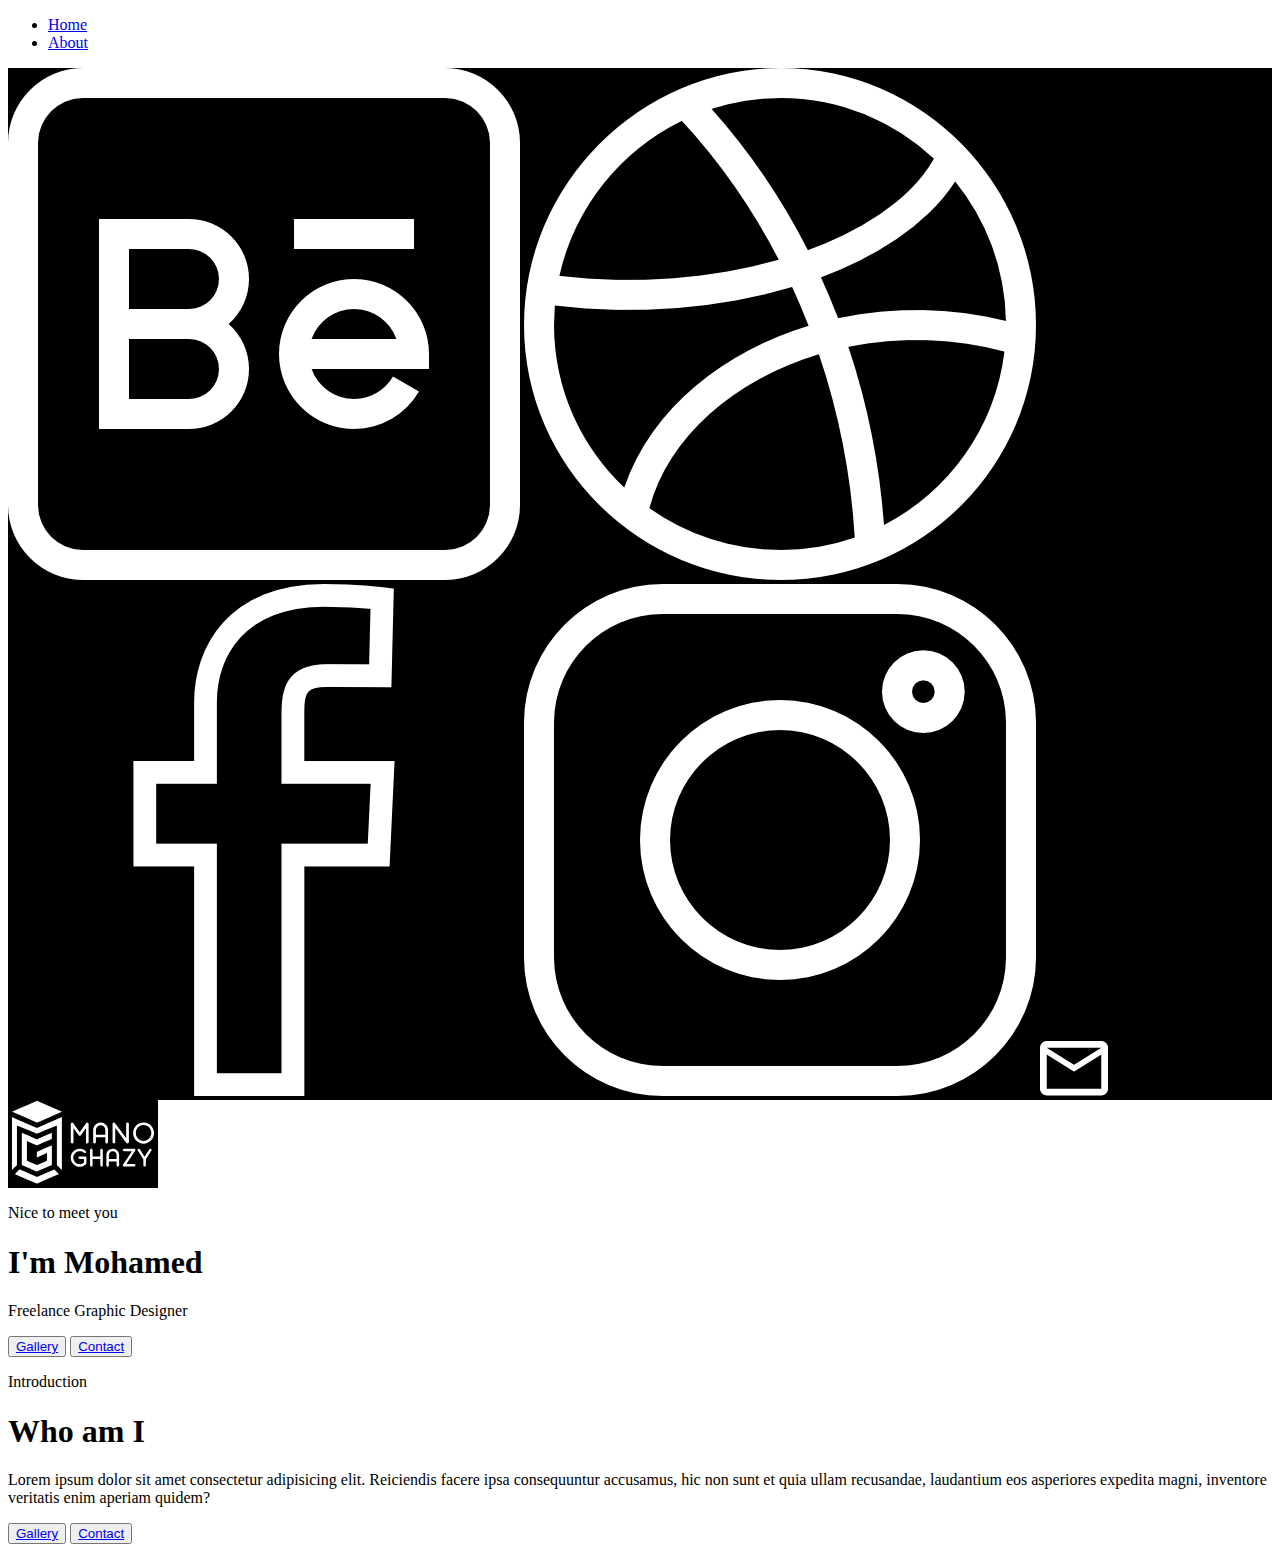
==== index.html @ 21b095fa "first tring to start in mang projec" ====
<!DOCTYPE html>
<html lang="en">
  <head>
    <meta charset="UTF-8" />
    <meta name="viewport" content="width=device-width, initial-scale=1.0" />
    <meta http-equiv="X-UA-Compatible" content="ie=edge" />
    <link rel="stylesheet" href="style.css" />
    <title>Mano Ghazy</title>
  </head>

  <body>
    <div class="container">
      <aside>
        <div class="menu-btn">
          <span></span>
          <span></span>
          <span></span>
        </div>
        <nav>
          <div class="nav-link">
            <ul>
              <li><a href="#">Home</a></li>
              <li><a href="#"> About</a></li>
            </ul>
          </div>
          <div class="social-link" style="background-color: black;">
            <a href="#"
              ><img src="./imgs/icons/behance.png" alt="mano ghazy social media"
            /></a>
            <a href="#"
              ><img
                src="./imgs/icons/dribbble.png"
                alt="mano ghazy social media"
            /></a>
            <a href="#"
              ><img
                src="./imgs/icons/facebook.png"
                alt="mano ghazy social media"
            /></a>
            <a href="#"
              ><img
                src="./imgs/icons/instagram.png"
                alt="mano ghazy social media"
            /></a>
            <a href="#"><img src="./imgs/icons/masseg.png"/></a>
          </div>
        </nav>
      </aside>
      <main>
        <div class="logo" style="background: black; width: 150px;">
          <a href="#">
            <svg
              version="1.1"
              id="Layer_1"
              xmlns="http://www.w3.org/2000/svg"
              xmlns:xlink="http://www.w3.org/1999/xlink"
              x="0px"
              y="0px"
              viewBox="0 0 1920 1080"
              style="enable-background:new 0 0 1920 1080;"
              xml:space="preserve"
            >
              <style type="text/css">
                .st0 {
                  fill: #ffffff;
                }
              </style>
              <g>
                <path
                  class="st0"
                  d="M689.6,218.9c0,225.6,0,450.6,0,676.2c-1.2-1-2.3-1.7-3.2-2.6c-19.1-18.9-38.2-37.8-57.5-56.5
             c-2.7-2.6-3-5.4-3-8.7c0-164,0-327.9,0-491.9c0-2.2,0-4.3,0-7.2c-2.3,0.8-4.1,1.3-5.9,2c-81.2,32.6-162.4,65.1-243.6,97.8
             c-4.5,1.8-8.2,1.9-12.7,0.1c-81-32.7-162-65.2-243-97.8c-1.6-0.7-3.3-1.2-6.1-2.1c0,3,0,5.4,0,7.9c0,163.2,0,326.5,0.1,489.7
             c0,5.1-1.3,8.7-5,12.3c-18.2,17.8-36.1,35.8-54.1,53.8c-1.4,1.4-2.5,3.1-3.7,4.6c-0.4-0.3-0.8-0.5-1.2-0.8c0-225.4,0-450.9,0-676.8
             c3.7,1.5,7.1,2.9,10.5,4.4c101,44.1,202,88.1,303,132.3c4.2,1.8,7.5,1.8,11.6,0c102.5-44.8,205-89.5,307.5-134.1
             C685.2,220.7,687.2,219.9,689.6,218.9z"
                />
                <path
                  class="st0"
                  d="M561.1,421.1c0,20.7-1,40.7,0.4,60.6c0.9,12.7-3.6,18-15.1,22.8c-57.7,24-114.9,49.1-172.2,73.9
             c-3.6,1.6-6.5,1.6-10.2,0c-38.4-16.8-77-33.4-115.5-50.1c-1.9-0.8-3.9-1.6-6.3-2.6c0,84.6,0,168.7,0,253
             c29.4,12.7,58.8,25.3,88.3,38c11.6,5,23.1,10.1,34.8,14.8c2.2,0.9,5.4,1,7.5,0.1c40.7-17,81.3-34.2,122-51.3
             c2.6-1.1,3.9-2.3,3.9-5.4c-0.1-31.2-0.1-62.4-0.1-93.6c0-0.7-0.1-1.4-0.3-2.9c-42.9,18.9-85.5,37.7-128.6,56.7
             c-0.2-1.8-0.5-3.2-0.5-4.5c0-21.3,0-42.6-0.1-63.8c0-3.2,1-4.7,4-6c61.5-26.1,122.9-52.4,184.3-78.6c1.1-0.5,2.3-0.7,3.9-1.2
             c0,2.2,0,4,0,5.8c0,80.3,0,160.5,0.1,240.8c0,4.4-1.3,6.5-5.4,8.3c-60.7,25.7-121.3,51.6-181.8,77.6c-3.3,1.4-6.1,1.7-9.6,0.1
             c-60.9-26.1-121.8-52.1-182.8-78.1c-3.2-1.3-4.7-2.7-4.7-6.6c0.1-134.5,0.1-269.1,0.1-403.6c0-1.1,0-2.1,0-4.1
             c2.4,1,4.3,1.7,6.2,2.5c60.4,25.8,120.9,51.6,181.2,77.6c3.2,1.4,5.8,1.5,9.1,0.1c60.4-26,120.8-51.8,181.2-77.7
             C556.6,422.9,558.6,422.1,561.1,421.1z"
                />
                <path
                  class="st0"
                  d="M51.6,149.8c33.4-14.6,66.5-29.2,99.6-43.7c71.4-31.3,142.8-62.6,214.1-94c3.9-1.7,7-2,11.1-0.2
             c103.1,45.5,206.3,90.9,309.4,136.2c1.1,0.5,2.3,1,3.8,1.7c-33.9,14.9-67.5,29.7-101.1,44.5c-71,31.2-142.1,62.5-213.1,93.6
             c-2.3,1-5.7,1.3-7.9,0.3c-104.6-45.7-209.1-91.5-313.6-137.4C53.2,150.6,52.6,150.3,51.6,149.8z"
                />
                <path
                  class="st0"
                  d="M87.6,948.7c0.8-1,1.4-1.8,2.1-2.6c18.4-18.3,36.9-36.6,55.1-55.1c2.9-2.9,4.9-1.6,7.5-0.5
             c70.8,30.5,141.6,60.9,212.3,91.4c4.2,1.8,7.5,1.7,11.7-0.1c69.8-30.1,139.6-59.9,209.4-90c4.6-2,7.1-1.4,10.5,2.1
             c16.9,17.2,34.2,34.2,51.3,51.2c1.3,1.3,2.9,2.1,5.1,3.7c-2.9,1.5-4.4,2.3-5.9,2.9c-90.7,38.9-181.4,77.8-272.1,116.5
             c-2.2,0.9-5.4,1.2-7.5,0.3c-92.1-39.3-184-78.8-276-118.3C90.1,949.9,89,949.3,87.6,948.7z"
                />
                <path
                  class="st0"
                  d="M917.8,412.1c13.6-19,27-37.6,40.3-56.2c13.8-19.3,27.7-38.7,41.5-58.1c4.6-6.4,10.4-9.9,18.5-8.2
             c9.5,2,13.8,7.2,13.9,17.1c0.2,11.9,0,23.8,0,35.7c0,64.2,0,128.4,0,192.6c0,2.7-0.1,5.4-0.6,8c-1.8,8.5-8,13.3-16.6,13.2
             c-8.3-0.2-14.8-5.5-16.3-13.8c-0.5-2.8-0.5-5.7-0.5-8.6c0-55.5,0-111.1,0-166.6c0-1.9,0-3.8,0-5.7c-0.4-0.1-0.7-0.2-1.1-0.3
             c-7.7,10.8-15.5,21.5-23.2,32.3c-13.5,18.9-27,37.9-40.6,56.7c-9,12.4-22.1,12-31-0.7c-20.1-28.4-40.2-56.7-60.4-85.1
             c-0.8-1.1-1.7-2.1-3.4-4.1c0,3.1,0,5,0,6.9c0,56.6,0,113.2,0,169.9c0,14.5-9.7,21.8-23.6,17.9c-6.3-1.8-10.1-7-10.9-15.1
             c-0.2-1.8-0.1-3.6-0.1-5.4c0-74.7,0-149.3,0-224c0-2.7,0.3-5.4,0.7-8c1.2-7.3,5.5-11.3,12.7-12.8c7.1-1.6,13,0.2,17.3,5.9
             c9.5,12.9,18.8,26,28.1,39C880.7,360.2,899,385.9,917.8,412.1z"
                />
                <path
                  class="st0"
                  d="M1372.8,358.4c0,3.6,0,5.5,0,7.5c0,57.2,0,114.3,0,171.5c0,14.5-9.9,21.8-23.7,17.7
             c-7.1-2.1-9.6-7.6-10.7-14.2c-0.2-1.4-0.2-2.9-0.2-4.3c0-76.1,0-152.2,0-228.3c0-14.7,10.8-23.2,23.7-18.2c3.5,1.3,6.8,4.3,9,7.3
             c46.1,61.4,92,122.9,137.9,184.4c0.8,1.1,1.8,2.2,3.8,4.6c0-3.5,0-5.5,0-7.5c0-55.9,0-111.8,0-167.7c0-2.3,0-4.7,0.3-7
             c1.7-10.3,8.6-15.9,18.2-15.1c10,0.8,15.9,6.9,16,17.5c0.2,27.6,0.1,55.2,0.1,82.8c0,49.2,0,98.5,0,147.7c0,11.2-5,18.1-14.2,19.1
             c-7.8,0.9-13.9-2.4-18.6-8.7c-15.4-20.7-30.9-41.3-46.3-61.9c-30.8-41.1-61.5-82.2-92.3-123.4
             C1375.2,361.3,1374.5,360.5,1372.8,358.4z"
                />
                <path
                  class="st0"
                  d="M1735.4,286.8c73.9,0,134.1,61.1,133.8,135.9c-0.3,75.1-60.2,135.8-134.1,135.7
             c-73.7,0-133.5-61.1-133.3-136.3C1602,347.2,1661.7,286.7,1735.4,286.8z M1636.5,422.1c-1.4,54,43.9,101.3,97.7,101.9
             c55.8,0.5,100.5-48,100.5-101.2c0-55.2-44.7-101.1-99-101.3C1680.6,321.3,1636.6,365.9,1636.5,422.1z"
                />
                <path
                  class="st0"
                  d="M1245.6,478.1c-40.4,0-80.2,0-120.6,0c0,1.2,0,3.1,0,5c0,18,0.1,36.1,0,54.1c-0.1,14.6-9.7,21.9-23.6,17.9
             c-6.8-1.9-9.7-7-10.7-13.5c-0.2-1.4-0.3-2.9-0.3-4.3c0-51.7-0.2-103.5,0.1-155.2c0.3-39.8,27.5-76.4,64.8-88.3
             c60.7-19.4,121.9,22.4,124.6,86.1c1.3,30.6,0.4,61.3,0.4,91.9c0,21.3,0.1,42.6-0.1,63.8c0,4.1-0.6,8.4-2.1,12.1
             c-2.6,6.1-10.4,9.5-17.3,8.4c-8.2-1.2-13.1-5.5-14.5-13.1c-0.5-2.8-0.6-5.7-0.6-8.6c-0.1-16.6,0-33.2,0-49.8
             C1245.6,482.7,1245.6,480.8,1245.6,478.1z M1125.7,443.8c39.8,0,79.7,0,119.8,0c0-21.5,0.5-42.1-0.1-62.6
             c-0.9-29.1-23.4-53.2-52.5-57.2c-31.5-4.3-63.9,19-66.8,50.6C1123.9,397.6,1125.7,421,1125.7,443.8z"
                />
                <path
                  class="st0"
                  d="M971.6,754.3c-17.1,0-33.7,0-50.2,0c-3,0-6.1-0.3-9.1-1c-6.8-1.5-11.2-7.5-11.3-14.6c0-6.6,4.5-13,10.7-14.7
             c2.6-0.7,5.3-1.1,8-1.1c21.8-0.1,43.6-0.1,65.4,0c12.6,0,18.7,6,18.7,18.5c0,21.5-0.1,42.9,0.1,64.4c0,6.6-2.2,11.7-6.9,16.3
             c-42.4,42.4-110.8,44-155.1,3.5c-49.4-45.1-51.6-123.3-4.8-169.8c40.7-40.5,103.8-44.6,149.5-9.6c2.3,1.7,4.6,3.5,6.7,5.5
             c6.8,6.6,7.2,16.7,1.1,23.3c-5.8,6.2-16.1,6.6-23,0.5c-10.1-9.1-21.8-15.4-34.9-18.6c-49.8-12-98.5,25.8-100.8,77.1
             c-1.9,41.3,26,78.3,64.4,86.7c24.1,5.3,46.5,0.3,66.5-14.4c3.6-2.7,5.3-5.6,5.1-10.4c-0.4-11.7-0.1-23.4-0.1-35.2
             C971.6,758.7,971.6,756.8,971.6,754.3z"
                />
                <path
                  class="st0"
                  d="M1390.1,787.7c-33.3,0-65.7,0-98.6,0c0,14.7,0.1,29.6,0,44.5c0,3-0.3,6.1-1,9.1c-1.6,7.1-7.3,11.3-15,11.5
             c-7.8,0.1-13.8-4.3-15.4-11.6c-0.5-2.3-0.9-4.6-0.9-6.9c-0.1-42.9-0.2-85.8,0-128.7c0.2-47.1,40.3-84.2,87.3-81
             c41.6,2.9,75.2,37.3,75.8,78.9c0.6,44,0.2,88,0.2,131.9c0,8.7-4,14.5-10.6,16.3c-8.2,2.3-15.5,0.3-18.9-6.1
             c-1.7-3.2-2.6-7.1-2.7-10.8c-0.3-13.5-0.1-27-0.1-40.6C1390.1,792.4,1390.1,790.4,1390.1,787.7z M1390.1,755.5
             c0-17.1,0.1-33.5,0-49.8c-0.3-26.9-22.6-48.8-49.6-48.7c-27,0.1-48.8,22.1-48.9,49.4c0,14.8,0,29.5,0,44.3c0,1.8,0,3.5,0,4.9
             C1324.5,755.5,1356.9,755.5,1390.1,755.5z"
                />
                <path
                  class="st0"
                  d="M1082.7,723.1c33,0,65.4,0,98.6,0c0-2.3,0-4.2,0-6.1c0-24.9-0.1-49.8,0-74.7c0-13.4,9.2-20.4,21.8-16.8
             c6.8,2,9.5,7.2,10.4,13.7c0.2,1.4,0.1,2.9,0.2,4.3c0,63.5,0,127-0.1,190.5c0,3.8-0.8,8-2.5,11.4c-3.3,6.5-10.7,8.6-18.8,6.4
             c-6.8-1.8-10.8-7.5-10.9-16.1c-0.1-20.2,0-40.4,0-60.6c0-6.7,0-13.3,0-20.6c-32.9,0-65.4,0-98.6,0c0,1.3,0,3.2,0,5.1
             c0,25.1,0,50.1,0,75.2c0,9.7-3.9,15.2-11.6,17.2c-11,2.8-19.4-3-20.7-14.3c-0.1-1.2-0.1-2.5-0.1-3.8c0-63.5,0-127,0-190.5
             c0-10.3,3.6-16,11.2-18c12.3-3.2,21.1,3.7,21.1,17.1c0.1,24.9,0,49.8,0,74.7C1082.7,719.2,1082.7,721.4,1082.7,723.1z"
                />
                <path
                  class="st0"
                  d="M1585.5,656.9c-4.5,0-7.8,0-11.2,0c-29.2,0-58.4,0.1-87.6,0c-13.6,0-20.7-9.6-16.7-22.3
             c2.2-6.9,7.6-10.2,17.1-10.2c40.9,0,81.9,0,122.8,0c1.4,0,2.9,0,4.3,0c6.5,0.1,12.3,1.8,15.5,7.9c3.3,6.3,2.5,12.5-1.4,18.4
             c-13.3,19.9-26.7,39.8-40,59.7c-23.6,35.2-47.1,70.4-70.7,105.5c-0.8,1.1-1.4,2.4-2.6,4.3c2.7,0,4.6,0,6.5,0c31,0,62-0.1,93,0
             c13.2,0,20.2,9.6,16.4,22.1c-2.1,6.8-7.8,10.3-17,10.3c-37.5,0-75,0-112.5,0c-5.4,0-10.8,0.2-16.2-0.1
             c-13.8-0.7-20.5-14.2-12.9-25.7c36.6-54.9,73.2-109.7,109.8-164.6C1582.9,661,1583.8,659.5,1585.5,656.9z"
                />
                <path
                  class="st0"
                  d="M1748.3,725c9.5-14.7,18.5-28.6,27.5-42.5c10.9-16.8,21.7-33.6,32.6-50.4c4.2-6.4,10-8.9,16.6-7.5
             c7,1.5,12.3,6.2,12.7,13.5c0.2,4.1-1.1,9-3.4,12.6c-22.1,34.8-44.6,69.4-66.8,104.2c-1.7,2.7-2.8,6.3-2.8,9.4
             c-0.2,23.6,0,47.3-0.2,70.9c-0.1,13.1-9.5,20.2-21.5,16.4c-4.9-1.5-8-5-9.2-9.8c-0.8-3.1-1.1-6.4-1.1-9.6
             c-0.1-22.7,0.1-45.5-0.2-68.2c0-3-1.1-6.4-2.7-9c-22.4-34.9-45-69.6-67.5-104.4c-7.2-11.2-2-24.2,10.5-26.2
             c7.6-1.2,12.8,2.6,16.7,8.6c6.2,9.5,12.2,19.1,18.3,28.7C1721,682.5,1734.3,703.3,1748.3,725z"
                />
              </g>
            </svg>
          </a>
        </div>
        <section class="home">
          <div class="header-para">
            <p>Nice to meet you</p>
            <h1>I'm Mohamed</h1>
            <p>Freelance Graphic Designer</p>
          </div>
          <div class="buttons">
            <button><a href="#">Gallery</a></button>
            <button><a href="#">Contact</a></button>
          </div>
        </section>
        <section class="about">
          <div class="header-para">
            <p>Introduction</p>
            <h1>Who am I</h1>
            <p>
              Lorem ipsum dolor sit amet consectetur adipisicing elit.
              Reiciendis facere ipsa consequuntur accusamus, hic non sunt et
              quia ullam recusandae, laudantium eos asperiores expedita magni,
              inventore veritatis enim aperiam quidem?
            </p>
          </div>
          <div class="buttons">
            <button><a href="#">Gallery</a></button>
            <button><a href="#">Contact</a></button>
          </div>
        </section>
      </main>
    </div>
    <script src="script.js"></script>
  </body>
</html>
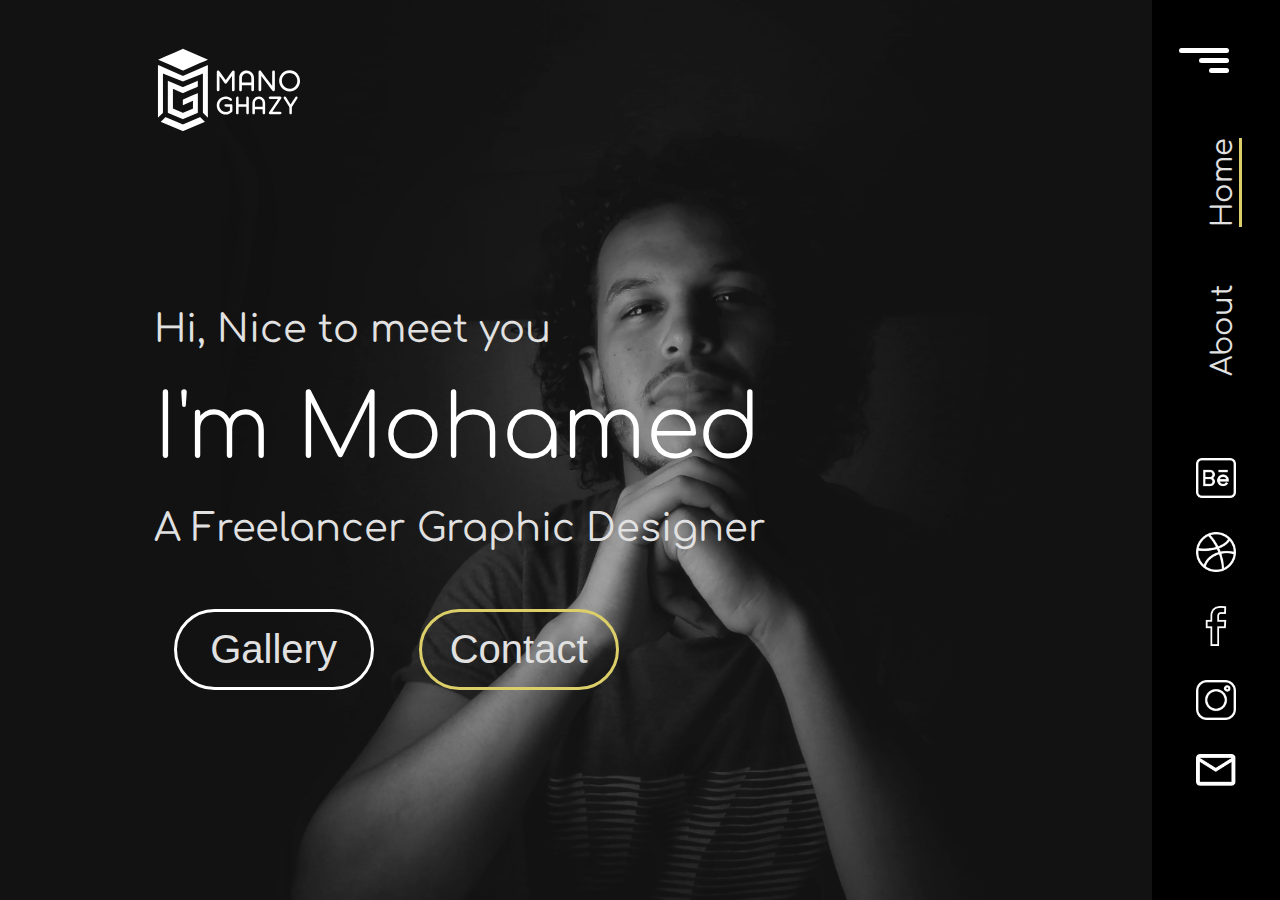
==== commit d3ccc2e5: "adding the home page styel" ====
--- a/index.html
+++ b/index.html
@@ -5,27 +5,47 @@
     <meta name="viewport" content="width=device-width, initial-scale=1.0" />
     <meta http-equiv="X-UA-Compatible" content="ie=edge" />
     <link rel="stylesheet" href="style.css" />
+    <link
+      href="https://fonts.googleapis.com/css?family=Comfortaa&display=swap"
+      rel="stylesheet"
+    />
     <title>Mano Ghazy</title>
   </head>
-
   <body>
+    <!-- <div class="logo" style="width: 150px;">
+      <a href="#">
+        <img src="./imgs/00000.svg" alt="mano ghazy's logo" />
+      </a>
+    </div>
+    <div class="menu-btn">
+      <span class="one"></span>
+      <span class="two"></span>
+      <span class="three"></span>
+    </div> -->
     <div class="container">
+      <div class="menu-btn">
+        <span class="one"></span>
+        <span class="two"></span>
+        <span class="three"></span>
+      </div>
+      <div class="logo" style="width: 150px;">
+        <a href="#">
+          <img src="./imgs/00000.svg" alt="mano ghazy's logo" />
+        </a>
+      </div>
       <aside>
-        <div class="menu-btn">
-          <span></span>
-          <span></span>
-          <span></span>
-        </div>
         <nav>
           <div class="nav-link">
             <ul>
-              <li><a href="#">Home</a></li>
+              <li><a href="#" class="active">Home</a></li>
               <li><a href="#"> About</a></li>
             </ul>
           </div>
-          <div class="social-link" style="background-color: black;">
+          <div class="social-link">
             <a href="#"
-              ><img src="./imgs/icons/behance.png" alt="mano ghazy social media"
+              ><img
+                src="./imgs/icons/behance.png"
+                alt="mano ghazy social media"
             /></a>
             <a href="#"
               ><img
@@ -42,156 +62,21 @@
                 src="./imgs/icons/instagram.png"
                 alt="mano ghazy social media"
             /></a>
-            <a href="#"><img src="./imgs/icons/masseg.png"/></a>
+            <a href="#"><img src="./imgs/icons/masseg.png" /></a>
           </div>
         </nav>
       </aside>
       <main>
-        <div class="logo" style="background: black; width: 150px;">
-          <a href="#">
-            <svg
-              version="1.1"
-              id="Layer_1"
-              xmlns="http://www.w3.org/2000/svg"
-              xmlns:xlink="http://www.w3.org/1999/xlink"
-              x="0px"
-              y="0px"
-              viewBox="0 0 1920 1080"
-              style="enable-background:new 0 0 1920 1080;"
-              xml:space="preserve"
-            >
-              <style type="text/css">
-                .st0 {
-                  fill: #ffffff;
-                }
-              </style>
-              <g>
-                <path
-                  class="st0"
-                  d="M689.6,218.9c0,225.6,0,450.6,0,676.2c-1.2-1-2.3-1.7-3.2-2.6c-19.1-18.9-38.2-37.8-57.5-56.5
-             c-2.7-2.6-3-5.4-3-8.7c0-164,0-327.9,0-491.9c0-2.2,0-4.3,0-7.2c-2.3,0.8-4.1,1.3-5.9,2c-81.2,32.6-162.4,65.1-243.6,97.8
-             c-4.5,1.8-8.2,1.9-12.7,0.1c-81-32.7-162-65.2-243-97.8c-1.6-0.7-3.3-1.2-6.1-2.1c0,3,0,5.4,0,7.9c0,163.2,0,326.5,0.1,489.7
-             c0,5.1-1.3,8.7-5,12.3c-18.2,17.8-36.1,35.8-54.1,53.8c-1.4,1.4-2.5,3.1-3.7,4.6c-0.4-0.3-0.8-0.5-1.2-0.8c0-225.4,0-450.9,0-676.8
-             c3.7,1.5,7.1,2.9,10.5,4.4c101,44.1,202,88.1,303,132.3c4.2,1.8,7.5,1.8,11.6,0c102.5-44.8,205-89.5,307.5-134.1
-             C685.2,220.7,687.2,219.9,689.6,218.9z"
-                />
-                <path
-                  class="st0"
-                  d="M561.1,421.1c0,20.7-1,40.7,0.4,60.6c0.9,12.7-3.6,18-15.1,22.8c-57.7,24-114.9,49.1-172.2,73.9
-             c-3.6,1.6-6.5,1.6-10.2,0c-38.4-16.8-77-33.4-115.5-50.1c-1.9-0.8-3.9-1.6-6.3-2.6c0,84.6,0,168.7,0,253
-             c29.4,12.7,58.8,25.3,88.3,38c11.6,5,23.1,10.1,34.8,14.8c2.2,0.9,5.4,1,7.5,0.1c40.7-17,81.3-34.2,122-51.3
-             c2.6-1.1,3.9-2.3,3.9-5.4c-0.1-31.2-0.1-62.4-0.1-93.6c0-0.7-0.1-1.4-0.3-2.9c-42.9,18.9-85.5,37.7-128.6,56.7
-             c-0.2-1.8-0.5-3.2-0.5-4.5c0-21.3,0-42.6-0.1-63.8c0-3.2,1-4.7,4-6c61.5-26.1,122.9-52.4,184.3-78.6c1.1-0.5,2.3-0.7,3.9-1.2
-             c0,2.2,0,4,0,5.8c0,80.3,0,160.5,0.1,240.8c0,4.4-1.3,6.5-5.4,8.3c-60.7,25.7-121.3,51.6-181.8,77.6c-3.3,1.4-6.1,1.7-9.6,0.1
-             c-60.9-26.1-121.8-52.1-182.8-78.1c-3.2-1.3-4.7-2.7-4.7-6.6c0.1-134.5,0.1-269.1,0.1-403.6c0-1.1,0-2.1,0-4.1
-             c2.4,1,4.3,1.7,6.2,2.5c60.4,25.8,120.9,51.6,181.2,77.6c3.2,1.4,5.8,1.5,9.1,0.1c60.4-26,120.8-51.8,181.2-77.7
-             C556.6,422.9,558.6,422.1,561.1,421.1z"
-                />
-                <path
-                  class="st0"
-                  d="M51.6,149.8c33.4-14.6,66.5-29.2,99.6-43.7c71.4-31.3,142.8-62.6,214.1-94c3.9-1.7,7-2,11.1-0.2
-             c103.1,45.5,206.3,90.9,309.4,136.2c1.1,0.5,2.3,1,3.8,1.7c-33.9,14.9-67.5,29.7-101.1,44.5c-71,31.2-142.1,62.5-213.1,93.6
-             c-2.3,1-5.7,1.3-7.9,0.3c-104.6-45.7-209.1-91.5-313.6-137.4C53.2,150.6,52.6,150.3,51.6,149.8z"
-                />
-                <path
-                  class="st0"
-                  d="M87.6,948.7c0.8-1,1.4-1.8,2.1-2.6c18.4-18.3,36.9-36.6,55.1-55.1c2.9-2.9,4.9-1.6,7.5-0.5
-             c70.8,30.5,141.6,60.9,212.3,91.4c4.2,1.8,7.5,1.7,11.7-0.1c69.8-30.1,139.6-59.9,209.4-90c4.6-2,7.1-1.4,10.5,2.1
-             c16.9,17.2,34.2,34.2,51.3,51.2c1.3,1.3,2.9,2.1,5.1,3.7c-2.9,1.5-4.4,2.3-5.9,2.9c-90.7,38.9-181.4,77.8-272.1,116.5
-             c-2.2,0.9-5.4,1.2-7.5,0.3c-92.1-39.3-184-78.8-276-118.3C90.1,949.9,89,949.3,87.6,948.7z"
-                />
-                <path
-                  class="st0"
-                  d="M917.8,412.1c13.6-19,27-37.6,40.3-56.2c13.8-19.3,27.7-38.7,41.5-58.1c4.6-6.4,10.4-9.9,18.5-8.2
-             c9.5,2,13.8,7.2,13.9,17.1c0.2,11.9,0,23.8,0,35.7c0,64.2,0,128.4,0,192.6c0,2.7-0.1,5.4-0.6,8c-1.8,8.5-8,13.3-16.6,13.2
-             c-8.3-0.2-14.8-5.5-16.3-13.8c-0.5-2.8-0.5-5.7-0.5-8.6c0-55.5,0-111.1,0-166.6c0-1.9,0-3.8,0-5.7c-0.4-0.1-0.7-0.2-1.1-0.3
-             c-7.7,10.8-15.5,21.5-23.2,32.3c-13.5,18.9-27,37.9-40.6,56.7c-9,12.4-22.1,12-31-0.7c-20.1-28.4-40.2-56.7-60.4-85.1
-             c-0.8-1.1-1.7-2.1-3.4-4.1c0,3.1,0,5,0,6.9c0,56.6,0,113.2,0,169.9c0,14.5-9.7,21.8-23.6,17.9c-6.3-1.8-10.1-7-10.9-15.1
-             c-0.2-1.8-0.1-3.6-0.1-5.4c0-74.7,0-149.3,0-224c0-2.7,0.3-5.4,0.7-8c1.2-7.3,5.5-11.3,12.7-12.8c7.1-1.6,13,0.2,17.3,5.9
-             c9.5,12.9,18.8,26,28.1,39C880.7,360.2,899,385.9,917.8,412.1z"
-                />
-                <path
-                  class="st0"
-                  d="M1372.8,358.4c0,3.6,0,5.5,0,7.5c0,57.2,0,114.3,0,171.5c0,14.5-9.9,21.8-23.7,17.7
-             c-7.1-2.1-9.6-7.6-10.7-14.2c-0.2-1.4-0.2-2.9-0.2-4.3c0-76.1,0-152.2,0-228.3c0-14.7,10.8-23.2,23.7-18.2c3.5,1.3,6.8,4.3,9,7.3
-             c46.1,61.4,92,122.9,137.9,184.4c0.8,1.1,1.8,2.2,3.8,4.6c0-3.5,0-5.5,0-7.5c0-55.9,0-111.8,0-167.7c0-2.3,0-4.7,0.3-7
-             c1.7-10.3,8.6-15.9,18.2-15.1c10,0.8,15.9,6.9,16,17.5c0.2,27.6,0.1,55.2,0.1,82.8c0,49.2,0,98.5,0,147.7c0,11.2-5,18.1-14.2,19.1
-             c-7.8,0.9-13.9-2.4-18.6-8.7c-15.4-20.7-30.9-41.3-46.3-61.9c-30.8-41.1-61.5-82.2-92.3-123.4
-             C1375.2,361.3,1374.5,360.5,1372.8,358.4z"
-                />
-                <path
-                  class="st0"
-                  d="M1735.4,286.8c73.9,0,134.1,61.1,133.8,135.9c-0.3,75.1-60.2,135.8-134.1,135.7
-             c-73.7,0-133.5-61.1-133.3-136.3C1602,347.2,1661.7,286.7,1735.4,286.8z M1636.5,422.1c-1.4,54,43.9,101.3,97.7,101.9
-             c55.8,0.5,100.5-48,100.5-101.2c0-55.2-44.7-101.1-99-101.3C1680.6,321.3,1636.6,365.9,1636.5,422.1z"
-                />
-                <path
-                  class="st0"
-                  d="M1245.6,478.1c-40.4,0-80.2,0-120.6,0c0,1.2,0,3.1,0,5c0,18,0.1,36.1,0,54.1c-0.1,14.6-9.7,21.9-23.6,17.9
-             c-6.8-1.9-9.7-7-10.7-13.5c-0.2-1.4-0.3-2.9-0.3-4.3c0-51.7-0.2-103.5,0.1-155.2c0.3-39.8,27.5-76.4,64.8-88.3
-             c60.7-19.4,121.9,22.4,124.6,86.1c1.3,30.6,0.4,61.3,0.4,91.9c0,21.3,0.1,42.6-0.1,63.8c0,4.1-0.6,8.4-2.1,12.1
-             c-2.6,6.1-10.4,9.5-17.3,8.4c-8.2-1.2-13.1-5.5-14.5-13.1c-0.5-2.8-0.6-5.7-0.6-8.6c-0.1-16.6,0-33.2,0-49.8
-             C1245.6,482.7,1245.6,480.8,1245.6,478.1z M1125.7,443.8c39.8,0,79.7,0,119.8,0c0-21.5,0.5-42.1-0.1-62.6
-             c-0.9-29.1-23.4-53.2-52.5-57.2c-31.5-4.3-63.9,19-66.8,50.6C1123.9,397.6,1125.7,421,1125.7,443.8z"
-                />
-                <path
-                  class="st0"
-                  d="M971.6,754.3c-17.1,0-33.7,0-50.2,0c-3,0-6.1-0.3-9.1-1c-6.8-1.5-11.2-7.5-11.3-14.6c0-6.6,4.5-13,10.7-14.7
-             c2.6-0.7,5.3-1.1,8-1.1c21.8-0.1,43.6-0.1,65.4,0c12.6,0,18.7,6,18.7,18.5c0,21.5-0.1,42.9,0.1,64.4c0,6.6-2.2,11.7-6.9,16.3
-             c-42.4,42.4-110.8,44-155.1,3.5c-49.4-45.1-51.6-123.3-4.8-169.8c40.7-40.5,103.8-44.6,149.5-9.6c2.3,1.7,4.6,3.5,6.7,5.5
-             c6.8,6.6,7.2,16.7,1.1,23.3c-5.8,6.2-16.1,6.6-23,0.5c-10.1-9.1-21.8-15.4-34.9-18.6c-49.8-12-98.5,25.8-100.8,77.1
-             c-1.9,41.3,26,78.3,64.4,86.7c24.1,5.3,46.5,0.3,66.5-14.4c3.6-2.7,5.3-5.6,5.1-10.4c-0.4-11.7-0.1-23.4-0.1-35.2
-             C971.6,758.7,971.6,756.8,971.6,754.3z"
-                />
-                <path
-                  class="st0"
-                  d="M1390.1,787.7c-33.3,0-65.7,0-98.6,0c0,14.7,0.1,29.6,0,44.5c0,3-0.3,6.1-1,9.1c-1.6,7.1-7.3,11.3-15,11.5
-             c-7.8,0.1-13.8-4.3-15.4-11.6c-0.5-2.3-0.9-4.6-0.9-6.9c-0.1-42.9-0.2-85.8,0-128.7c0.2-47.1,40.3-84.2,87.3-81
-             c41.6,2.9,75.2,37.3,75.8,78.9c0.6,44,0.2,88,0.2,131.9c0,8.7-4,14.5-10.6,16.3c-8.2,2.3-15.5,0.3-18.9-6.1
-             c-1.7-3.2-2.6-7.1-2.7-10.8c-0.3-13.5-0.1-27-0.1-40.6C1390.1,792.4,1390.1,790.4,1390.1,787.7z M1390.1,755.5
-             c0-17.1,0.1-33.5,0-49.8c-0.3-26.9-22.6-48.8-49.6-48.7c-27,0.1-48.8,22.1-48.9,49.4c0,14.8,0,29.5,0,44.3c0,1.8,0,3.5,0,4.9
-             C1324.5,755.5,1356.9,755.5,1390.1,755.5z"
-                />
-                <path
-                  class="st0"
-                  d="M1082.7,723.1c33,0,65.4,0,98.6,0c0-2.3,0-4.2,0-6.1c0-24.9-0.1-49.8,0-74.7c0-13.4,9.2-20.4,21.8-16.8
-             c6.8,2,9.5,7.2,10.4,13.7c0.2,1.4,0.1,2.9,0.2,4.3c0,63.5,0,127-0.1,190.5c0,3.8-0.8,8-2.5,11.4c-3.3,6.5-10.7,8.6-18.8,6.4
-             c-6.8-1.8-10.8-7.5-10.9-16.1c-0.1-20.2,0-40.4,0-60.6c0-6.7,0-13.3,0-20.6c-32.9,0-65.4,0-98.6,0c0,1.3,0,3.2,0,5.1
-             c0,25.1,0,50.1,0,75.2c0,9.7-3.9,15.2-11.6,17.2c-11,2.8-19.4-3-20.7-14.3c-0.1-1.2-0.1-2.5-0.1-3.8c0-63.5,0-127,0-190.5
-             c0-10.3,3.6-16,11.2-18c12.3-3.2,21.1,3.7,21.1,17.1c0.1,24.9,0,49.8,0,74.7C1082.7,719.2,1082.7,721.4,1082.7,723.1z"
-                />
-                <path
-                  class="st0"
-                  d="M1585.5,656.9c-4.5,0-7.8,0-11.2,0c-29.2,0-58.4,0.1-87.6,0c-13.6,0-20.7-9.6-16.7-22.3
-             c2.2-6.9,7.6-10.2,17.1-10.2c40.9,0,81.9,0,122.8,0c1.4,0,2.9,0,4.3,0c6.5,0.1,12.3,1.8,15.5,7.9c3.3,6.3,2.5,12.5-1.4,18.4
-             c-13.3,19.9-26.7,39.8-40,59.7c-23.6,35.2-47.1,70.4-70.7,105.5c-0.8,1.1-1.4,2.4-2.6,4.3c2.7,0,4.6,0,6.5,0c31,0,62-0.1,93,0
-             c13.2,0,20.2,9.6,16.4,22.1c-2.1,6.8-7.8,10.3-17,10.3c-37.5,0-75,0-112.5,0c-5.4,0-10.8,0.2-16.2-0.1
-             c-13.8-0.7-20.5-14.2-12.9-25.7c36.6-54.9,73.2-109.7,109.8-164.6C1582.9,661,1583.8,659.5,1585.5,656.9z"
-                />
-                <path
-                  class="st0"
-                  d="M1748.3,725c9.5-14.7,18.5-28.6,27.5-42.5c10.9-16.8,21.7-33.6,32.6-50.4c4.2-6.4,10-8.9,16.6-7.5
-             c7,1.5,12.3,6.2,12.7,13.5c0.2,4.1-1.1,9-3.4,12.6c-22.1,34.8-44.6,69.4-66.8,104.2c-1.7,2.7-2.8,6.3-2.8,9.4
-             c-0.2,23.6,0,47.3-0.2,70.9c-0.1,13.1-9.5,20.2-21.5,16.4c-4.9-1.5-8-5-9.2-9.8c-0.8-3.1-1.1-6.4-1.1-9.6
-             c-0.1-22.7,0.1-45.5-0.2-68.2c0-3-1.1-6.4-2.7-9c-22.4-34.9-45-69.6-67.5-104.4c-7.2-11.2-2-24.2,10.5-26.2
-             c7.6-1.2,12.8,2.6,16.7,8.6c6.2,9.5,12.2,19.1,18.3,28.7C1721,682.5,1734.3,703.3,1748.3,725z"
-                />
-              </g>
-            </svg>
-          </a>
-        </div>
         <section class="home">
           <div class="header-para">
-            <p>Nice to meet you</p>
+            <p>Hi, Nice to meet you</p>
             <h1>I'm Mohamed</h1>
-            <p>Freelance Graphic Designer</p>
-          </div>
-          <div class="buttons">
+            <p>A Freelancer Graphic Designer</p>
             <button><a href="#">Gallery</a></button>
-            <button><a href="#">Contact</a></button>
+            <button class="gold"><a href="#">Contact</a></button>
           </div>
         </section>
-        <section class="about">
+        <!--section class="about">
           <div class="header-para">
             <p>Introduction</p>
             <h1>Who am I</h1>
@@ -206,7 +91,7 @@
             <button><a href="#">Gallery</a></button>
             <button><a href="#">Contact</a></button>
           </div>
-        </section>
+        </section-->
       </main>
     </div>
     <script src="script.js"></script>
--- a/style.css
+++ b/style.css
@@ -0,0 +1,210 @@
+body {
+  margin: 0;
+  padding: 0;
+  box-sizing: border-box;
+  font-family: "Comfortaa", cursive;
+}
+.container {
+  height: 100vh;
+  position: relative;
+  z-index: 1;
+  top: 0;
+  display: grid;
+  grid-template-columns: 90% 10%;
+  grid-template-rows: 100%;
+  grid-template-areas: "main asidebar";
+}
+.menu-btn {
+  cursor: pointer;
+  margin-bottom: -1em;
+  position: absolute;
+  z-index: 999;
+  top: 3em;
+  right: 4vw;
+}
+.menu-btn .one,
+.menu-btn .two,
+.menu-btn .three {
+  display: block;
+  margin-bottom: 5px;
+  background-color: white;
+  border-radius: 5px;
+  height: 5px;
+}
+.menu-btn .one {
+  width: 50px;
+}
+.menu-btn .two {
+  width: 30px;
+  transform: translateX(20px);
+}
+.menu-btn .three {
+  width: 20px;
+  transform: translateX(30px);
+}
+.logo {
+  position: absolute;
+  z-index: 999;
+  top: 3em;
+  left: 12vw;
+}
+
+aside {
+  grid-area: asidebar;
+  background-color: black;
+  padding: 3em 0;
+}
+aside nav {
+  display: flex;
+  flex-direction: column;
+  align-items: center;
+}
+
+aside nav .nav-link ul li {
+  list-style: none;
+  margin-top: 13vh;
+  margin-right: 2vw;
+  transform: rotate(-90deg);
+}
+aside nav .nav-link a {
+  text-decoration: none;
+  font-size: 1.8em;
+  color: #e1e1e1;
+}
+aside nav .social-link {
+  display: flex;
+  flex-direction: column;
+  margin-top: 9vh;
+}
+aside nav .social-link img {
+  width: 40px;
+  padding: 15px 0px;
+}
+
+main {
+  grid-area: main;
+  color: white;
+}
+
+main .home {
+  background-image: url("./imgs/IMG_-2.png");
+  background-position: right;
+  background-color: rgba(0, 0, 0, 0.93);
+  background-size: contain;
+  background-blend-mode: screen;
+  background-repeat: no-repeat;
+  height: 100vh;
+}
+main .home .header-para {
+  position: absolute;
+  top: 30vh;
+  left: 12vw;
+}
+main .home .header-para p {
+  font-size: 2.4em;
+  color: #e1e1e1;
+}
+main .home .header-para h1 {
+  font-size: 5.5em;
+  font-weight: 300;
+  margin: -10px 0;
+}
+main .home .header-para button {
+  width: 200px;
+  background: none;
+  border-radius: 150px;
+  border: 3px solid white;
+  margin: 20px;
+  padding: 15px;
+}
+main .home .header-para button.gold {
+  border: 3px solid #dccf69;
+}
+main .home .header-para button a {
+  text-decoration: none;
+  color: #e1e1e1;
+  font-size: 3em;
+}
+a.active {
+  border-bottom: 3px solid #dccf69;
+  color: #dccf69;
+}
+/* responsive code */
+@media only screen and (max-width: 768px) {
+  .container {
+    height: 100vh;
+    display: grid;
+    grid-template-columns: 100%;
+    grid-template-rows: 85% 15%;
+    grid-template-areas:
+      "main"
+      "asidebar";
+  }
+  .menu-btn {
+    cursor: pointer;
+    margin-bottom: -1em;
+    position: absolute;
+    z-index: 999;
+    top: 4em;
+    right: 9vw;
+  }
+  aside {
+    padding: 0;
+  }
+  aside nav .nav-link {
+    display: none;
+  }
+  aside nav .social-link {
+    display: flex;
+    flex-direction: row;
+    justify-content: center;
+    align-items: center;
+    margin-top: 2vh;
+  }
+  aside nav .social-link a {
+    margin-right: 40px;
+  }
+  aside nav .social-link img {
+    width: 70px;
+    /* padding: 15px 0px; */
+  }
+  main .home {
+    background-image: url("./imgs/IMG_-2.png");
+    background-position: left;
+    background-color: rgba(0, 0, 0, 0.93);
+    background-size: cover;
+    /* background-blend-mode: screen; */
+    background-repeat: no-repeat;
+    height: 85vh;
+  }
+  main .home .header-para {
+    position: absolute;
+    top: 49vh;
+    left: 12vw;
+  }
+  main .home .header-para p {
+    font-size: 1.4em;
+    color: #e1e1e1;
+  }
+  main .home .header-para h1 {
+    font-size: 3.5em;
+    font-weight: 300;
+    margin: -10px 0;
+  }
+  main .home .header-para button {
+    width: 150px;
+    background: none;
+    border-radius: 150px;
+    border: 3px solid white;
+    margin: 5px;
+    padding: 10px;
+  }
+  main .home .header-para button.gold {
+    border: 3px solid #dccf69;
+  }
+  main .home .header-para button a {
+    text-decoration: none;
+    color: #e1e1e1;
+    font-size: 2.5em;
+  }
+}
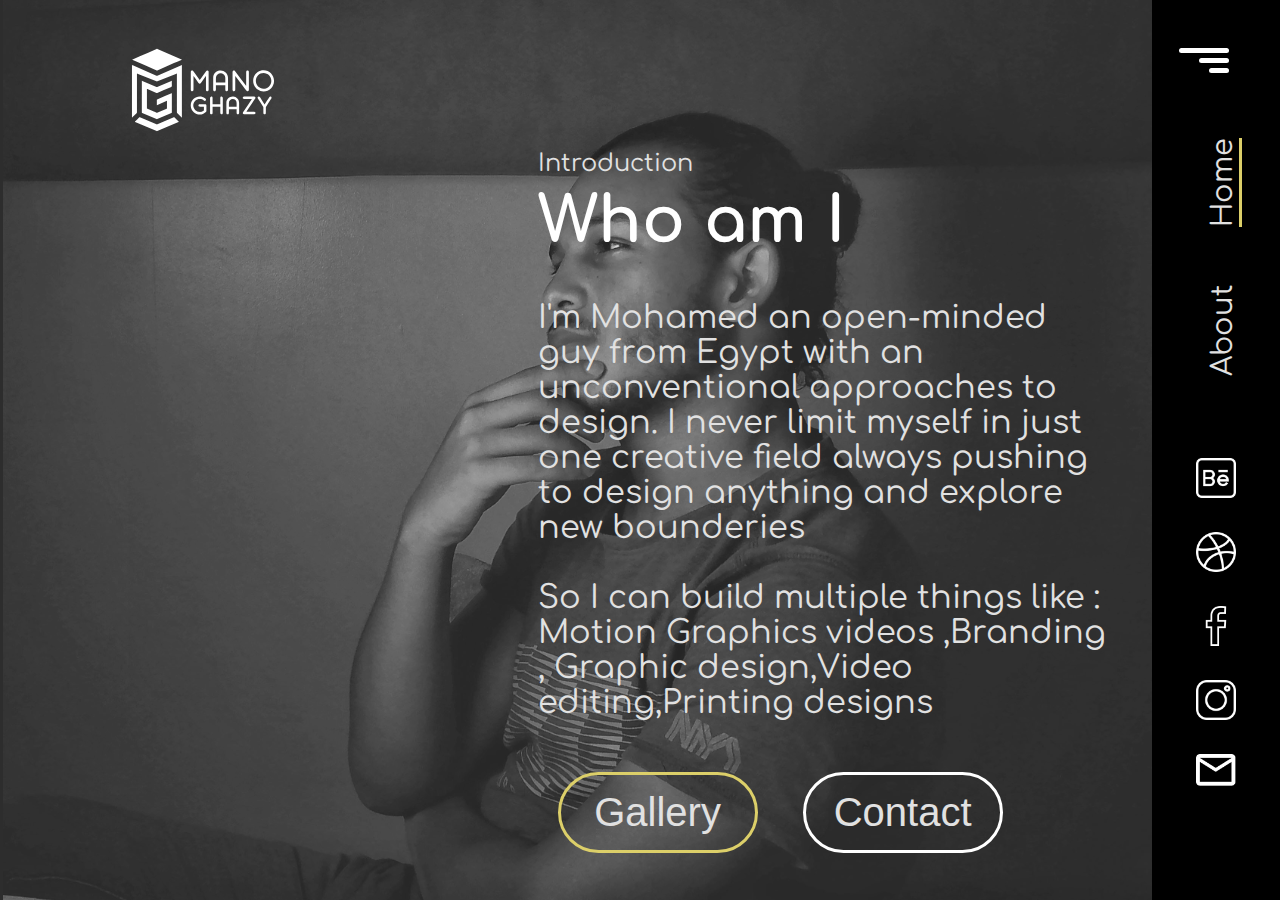
==== commit 6dc4bd2b: "adding about me section" ====
--- a/index.html
+++ b/index.html
@@ -76,22 +76,23 @@
             <button class="gold"><a href="#">Contact</a></button>
           </div>
         </section>
-        <!--section class="about">
+        <section class="about">
           <div class="header-para">
-            <p>Introduction</p>
+            <p class="min">Introduction</p>
             <h1>Who am I</h1>
             <p>
-              Lorem ipsum dolor sit amet consectetur adipisicing elit.
-              Reiciendis facere ipsa consequuntur accusamus, hic non sunt et
-              quia ullam recusandae, laudantium eos asperiores expedita magni,
-              inventore veritatis enim aperiam quidem?
+              I'm Mohamed an open-minded guy from Egypt with an unconventional
+              approaches to design. I never limit myself in just one creative
+              field always pushing to design anything and explore new bounderies
+              <br />
+              <br />
+              So I can build multiple things like : Motion Graphics videos
+              ,Branding , Graphic design,Video editing,Printing designs
             </p>
-          </div>
-          <div class="buttons">
-            <button><a href="#">Gallery</a></button>
+            <button class="gold"><a href="#">Gallery</a></button>
             <button><a href="#">Contact</a></button>
           </div>
-        </section-->
+        </section>
       </main>
     </div>
     <script src="script.js"></script>
--- a/style.css
+++ b/style.css
@@ -46,7 +46,7 @@
   position: absolute;
   z-index: 999;
   top: 3em;
-  left: 12vw;
+  left: 10vw;
 }
 
 aside {
@@ -85,7 +85,7 @@
   grid-area: main;
   color: white;
 }
-
+/* home section */
 main .home {
   background-image: url("./imgs/IMG_-2.png");
   background-position: right;
@@ -94,6 +94,9 @@
   background-blend-mode: screen;
   background-repeat: no-repeat;
   height: 100vh;
+  position: relative;
+  z-index: 1;
+  opacity: 0;
 }
 main .home .header-para {
   position: absolute;
@@ -129,8 +132,54 @@
   border-bottom: 3px solid #dccf69;
   color: #dccf69;
 }
+/* About Me section */
+main .about {
+  background-image: url(./imgs/IMG_20190803_002008-01m2.jpg);
+  background-position: left -18% top 0%;
+  background-color: rgba(29, 29, 29, 0.93);
+  background-size: 130vh;
+  background-blend-mode: screen;
+  background-repeat: no-repeat;
+  height: 100vh;
+  position: relative;
+  z-index: 2;
+  top: -100vh;
+}
+main .about .header-para {
+  position: absolute;
+  top: 14vh;
+  left: 42vw;
+  width: 50%;
+}
+main .about .header-para p.min {
+  font-size: 1.5em;
+}
+main .about .header-para p {
+  font-size: 2em;
+  color: #e1e1e1;
+}
+main .about .header-para h1 {
+  font-size: 4em;
+  margin-top: -15px;
+}
+main .about .header-para button {
+  width: 200px;
+  background: none;
+  border-radius: 150px;
+  border: 3px solid white;
+  margin: 20px;
+  padding: 15px;
+}
+main .about .header-para button.gold {
+  border: 3px solid #dccf69;
+}
+main .about .header-para button a {
+  text-decoration: none;
+  color: #e1e1e1;
+  font-size: 3em;
+}
 /* responsive code */
-@media only screen and (max-width: 768px) {
+@media only screen and (max-width: 800px) {
   .container {
     height: 100vh;
     display: grid;
@@ -165,7 +214,7 @@
     margin-right: 40px;
   }
   aside nav .social-link img {
-    width: 70px;
+    width: 54px;
     /* padding: 15px 0px; */
   }
   main .home {
@@ -180,7 +229,7 @@
   main .home .header-para {
     position: absolute;
     top: 49vh;
-    left: 12vw;
+    left: 10vw;
   }
   main .home .header-para p {
     font-size: 1.4em;
@@ -207,4 +256,50 @@
     color: #e1e1e1;
     font-size: 2.5em;
   }
-}
+  main .about {
+    background-image: url(./imgs/IMG_20190803_002008-01m2.jpg);
+    background-position: bottom;
+    background-color: rgba(29, 29, 29, 0.93);
+    background-size: cover;
+    background-blend-mode: screen;
+    background-repeat: no-repeat;
+    height: 100vh;
+    position: relative;
+    z-index: 2;
+    top: -100vh;
+  }
+  main .about .header-para {
+    position: absolute;
+    top: 35vh;
+    left: 10vw;
+    width: 80%;
+  }
+  main .about .header-para p.min {
+    font-size: 1em;
+  }
+  main .about .header-para h1 {
+    font-size: 2em;
+    margin: -11px 0;
+  }
+  main .about .header-para p {
+    font-size: 1.5em;
+    color: #e1e1e1;
+  }
+  main .about .header-para button {
+    width: 160px;
+    background: none;
+    border: 3px solid white;
+    border-radius: 150px;
+    border: 3px solid white;
+    margin: 10px;
+    padding: 15px;
+  }
+  main .about .header-para button.gold {
+    border: 3px solid #dccf69;
+  }
+  main .about .header-para button a {
+    text-decoration: none;
+    color: #e1e1e1;
+    font-size: 2.5em;
+  }
+}
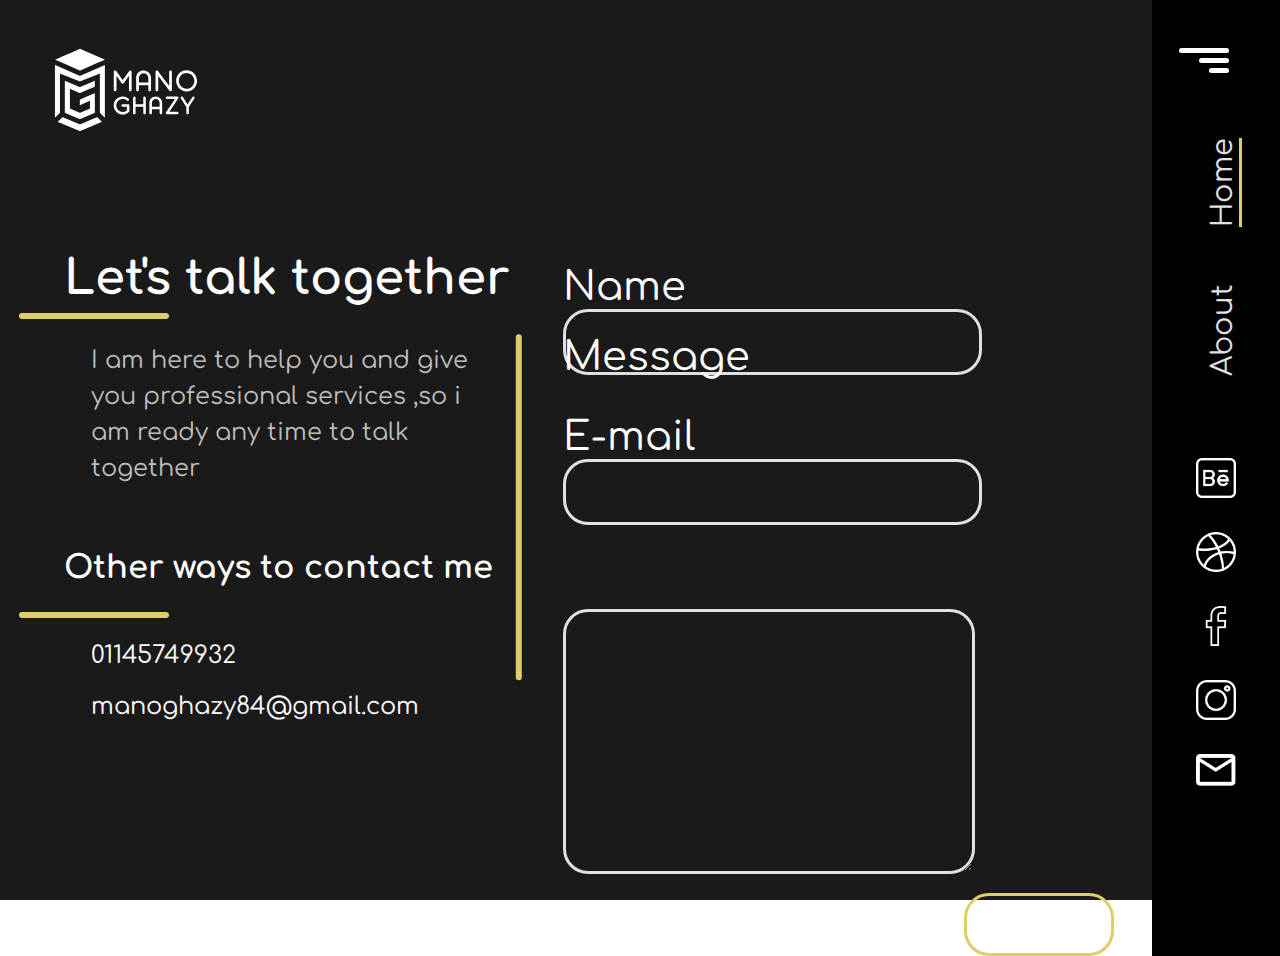
==== commit 468ee529: "adding contact and menu section" ====
--- a/index.html
+++ b/index.html
@@ -12,16 +12,6 @@
     <title>Mano Ghazy</title>
   </head>
   <body>
-    <!-- <div class="logo" style="width: 150px;">
-      <a href="#">
-        <img src="./imgs/00000.svg" alt="mano ghazy's logo" />
-      </a>
-    </div>
-    <div class="menu-btn">
-      <span class="one"></span>
-      <span class="two"></span>
-      <span class="three"></span>
-    </div> -->
     <div class="container">
       <div class="menu-btn">
         <span class="one"></span>
@@ -42,22 +32,22 @@
             </ul>
           </div>
           <div class="social-link">
-            <a href="#"
+            <a href="https://www.behance.net/manoghazy" target="_blank"
               ><img
                 src="./imgs/icons/behance.png"
                 alt="mano ghazy social media"
             /></a>
-            <a href="#"
+            <a href="#" target="_blank"
               ><img
                 src="./imgs/icons/dribbble.png"
                 alt="mano ghazy social media"
             /></a>
-            <a href="#"
+            <a href="https://www.facebook.com/mano.ghazy.9" target="_blank"
               ><img
                 src="./imgs/icons/facebook.png"
                 alt="mano ghazy social media"
             /></a>
-            <a href="#"
+            <a href="https://www.instagram.com/mano_ghazy/" target="_blank"
               ><img
                 src="./imgs/icons/instagram.png"
                 alt="mano ghazy social media"
@@ -93,8 +83,61 @@
             <button><a href="#">Contact</a></button>
           </div>
         </section>
+        <section class="contact_me">
+          <div class="content">
+            <h1>Let's talk together</h1>
+            <hr />
+            <p>
+              I am here to help you and give you professional services ,so i am
+              ready any time to talk together
+            </p>
+            <h2>Other ways to contact me</h2>
+            <hr />
+            <p>01145749932</p>
+            <p>manoghazy84@gmail.com</p>
+          </div>
+          <hr class="center" />
+          <div class="contact_form">
+            <form>
+              <div>
+                <label for="name">Name</label>
+                <input
+                  type="text"
+                  name="name"
+                  required
+                  placeholder="Enter your Name"
+                />
+              </div>
+              <div>
+                <label for="mail">E-mail</label>
+                <input
+                  type="email"
+                  name="mail"
+                  required
+                  placeholder="Enter your E-mail"
+                />
+              </div>
+              <div>
+                <label for="message" class="mess">Message</label>
+                <textarea
+                  name="message"
+                  placeholder="Enter your Message"
+                ></textarea>
+              </div>
+              <input type="submit" value="Send" />
+            </form>
+          </div>
+        </section>
+        <section class="menu">
+          <ul>
+            <li><a href="#"> Home</a></li>
+            <li><a href="#"> About Me</a></li>
+            <li><a href="#"> Gallery</a></li>
+            <li><a href="#"> Conract Me</a></li>
+          </ul>
+        </section>
       </main>
     </div>
-    <script src="script.js"></script>
+    <script src="main.js"></script>
   </body>
 </html>
--- a/style.css
+++ b/style.css
@@ -17,7 +17,7 @@
 .menu-btn {
   cursor: pointer;
   margin-bottom: -1em;
-  position: absolute;
+  position: fixed;
   z-index: 999;
   top: 3em;
   right: 4vw;
@@ -46,13 +46,18 @@
   position: absolute;
   z-index: 999;
   top: 3em;
-  left: 10vw;
+  left: 4vw;
 }
 
 aside {
   grid-area: asidebar;
   background-color: black;
   padding: 3em 0;
+  position: fixed;
+  height: 100vh;
+  right: 0;
+  z-index: 10;
+  width: 10%;
 }
 aside nav {
   display: flex;
@@ -85,6 +90,48 @@
   grid-area: main;
   color: white;
 }
+/* menu section*/
+main .menu {
+  background-color: rgba(0, 0, 0, 0.96);
+  height: 100vh;
+  width: 90%;
+  position: fixed;
+  z-index: 4;
+  text-align: center;
+  top: 0vh;
+  right: -80vw;
+  transition: all ease-in-out 0.2s;
+}
+main .menu ul {
+  position: absolute;
+  top: 25%;
+  left: 45%;
+}
+main .menu ul li {
+  list-style: none;
+  margin-bottom: 45%;
+  opacity: 0;
+  transition: all ease-in-out 0.2s;
+}
+main .menu ul li a {
+  text-decoration: none;
+  color: #e1e1e1;
+  font-size: 2em;
+  font-weight: 900;
+}
+main .menu ul li:nth-child(1) {
+  transform: translateX(80px);
+}
+main .menu ul li:nth-child(2) {
+  transform: translateX(150px);
+}
+main .menu ul li:nth-child(3) {
+  transform: translateX(180px);
+}
+main .menu ul li:nth-child(4) {
+  transform: translateX(240px);
+}
+
 /* home section */
 main .home {
   background-image: url("./imgs/IMG_-2.png");
@@ -178,6 +225,118 @@
   color: #e1e1e1;
   font-size: 3em;
 }
+main .contact_me {
+  background-color: #1b1a1a;
+  position: relative;
+  height: 100vh;
+  position: relative;
+  top: -200vh;
+  z-index: 3;
+}
+main .contact_me hr.center {
+  width: 30%;
+  margin: 0;
+  background-color: #dccf69;
+  height: 6px;
+  border: none;
+  border-radius: 3px;
+  transform: rotate(90deg);
+  position: absolute;
+  top: 56vh;
+  left: 27vw;
+}
+main .contact_me .content {
+  width: 40%;
+  position: absolute;
+  top: 28vh;
+  left: 5vw;
+}
+main .contact_me .content h1 {
+  font-size: 3em;
+  margin: auto;
+}
+main .contact_me .content h2 {
+  font-size: 2em;
+  margin-top: 63px;
+}
+main .contact_me .content hr {
+  width: 150px;
+  background-color: #dccf69;
+  height: 6px;
+  border: none;
+  border-radius: 3px;
+  transform: translateX(-200px);
+}
+main .contact_me .content p:first-of-type {
+  font-size: 1.5em;
+  line-height: 1.5;
+  color: #bdbdbd;
+  width: 84%;
+}
+main .contact_me .content p {
+  font-size: 1.5em;
+  margin-left: 27px;
+}
+main .contact_me .contact_form {
+  float: right;
+  width: 50%;
+  position: absolute;
+  top: 25vh;
+  left: 44vw;
+}
+main .contact_me .contact_form div {
+  margin: 40px 0;
+}
+main .contact_me .contact_form div label {
+  font-size: 2.5em;
+  margin-right: 10%;
+  width: 20%;
+}
+main .contact_me .contact_form div label.mess {
+  font-size: 2.5em;
+  margin-right: 5%;
+  width: 20%;
+  position: relative;
+  top: -230px;
+}
+main .contact_me .contact_form div input {
+  width: 70%;
+  background: none;
+  border: 3px solid #e2e0dd;
+  border-radius: 25px;
+  height: 50px;
+  color: #bdbdbd;
+  font-size: 1.5em;
+  padding: 5px;
+}
+main .contact_me .contact_form div input::placeholder {
+  opacity: 0;
+}
+main .contact_me .contact_form input[type="submit"] {
+  background: none;
+  color: white;
+  font-size: 2em;
+  padding: 10px;
+  border: 3px solid #dccf69;
+  border-radius: 25px;
+  width: 150px;
+  float: right;
+  margin-right: 25px;
+  margin-top: -25px;
+}
+main .contact_me .contact_form div textarea {
+  width: 69%;
+  background: none;
+  border: 3px solid #e2e0dd;
+  border-radius: 25px;
+  height: 251px;
+  color: #bdbdbd;
+  font-size: 1.5em;
+  padding: 4px;
+}
+main .contact_me .contact_form div textarea::placeholder {
+  opacity: 0;
+}
 /* responsive code */
 @media only screen and (max-width: 800px) {
   .container {
@@ -197,8 +356,23 @@
     top: 4em;
     right: 9vw;
   }
+  main .menu {
+    background-color: rgba(0, 0, 0, 0.96);
+    height: 100vh;
+    width: 100vw;
+    position: fixed;
+    z-index: 4;
+    text-align: center;
+    top: -10vh;
+    left: 100vw;
+  }
   aside {
     padding: 0;
+    position: fixed;
+    z-index: 1000;
+    width: 100%;
+    bottom: 0;
+    height: 15vh;
   }
   aside nav .nav-link {
     display: none;
@@ -214,15 +388,14 @@
     margin-right: 40px;
   }
   aside nav .social-link img {
-    width: 54px;
-    /* padding: 15px 0px; */
+    width: 50px;
   }
   main .home {
     background-image: url("./imgs/IMG_-2.png");
     background-position: left;
     background-color: rgba(0, 0, 0, 0.93);
     background-size: cover;
-    /* background-blend-mode: screen; */
+
     background-repeat: no-repeat;
     height: 85vh;
   }
@@ -302,4 +475,107 @@
     color: #e1e1e1;
     font-size: 2.5em;
   }
-}
+  main .contact_me {
+    background-color: #1b1a1a;
+    position: relative;
+    height: auto;
+    position: relative;
+    top: -185vh;
+    z-index: 3;
+    display: flex;
+    flex-direction: column;
+    padding: 10em 2em;
+  }
+  main .contact_me .content {
+    width: unset;
+    position: unset;
+
+    margin: 50px 0;
+  }
+  main .contact_me .content h1 {
+    font-size: 2em;
+    margin: auto;
+  }
+  main .contact_me .content hr {
+    width: 150px;
+    background-color: #dccf69;
+    height: 6px;
+    border: none;
+    border-radius: 3px;
+    transform: translateX(-145px);
+  }
+  main .contact_me .content h2 {
+    font-size: 1.5em;
+    margin-top: 63px;
+  }
+  main .contact_me hr.center {
+    display: none;
+  }
+  main .contact_me .contact_form {
+    float: none;
+    width: unset;
+    position: unset;
+    /* top: 25vh; */
+    /* margin: 0 23px; */
+    /* left: 44vw; */
+  }
+  main .contact_me .contact_form div {
+    margin: 45px 20px;
+  }
+  main .contact_me .contact_form div label {
+    display: none;
+  }
+  main .contact_me .contact_form div input {
+    width: 95%;
+    background: none;
+    border: 3px solid #e2e0dd;
+    border-radius: 25px;
+    height: 50px;
+    color: #bdbdbd;
+    font-size: 1.5em;
+    padding: 5px;
+  }
+  main .contact_me .contact_form div input::placeholder {
+    font-size: 25px;
+    color: #bdbdbd;
+    text-align: center;
+    opacity: 0.5;
+  }
+  main .contact_me .contact_form div textarea {
+    width: 95%;
+    background: none;
+    border: 3px solid #e2e0dd;
+    border-radius: 25px;
+    height: 251px;
+    color: #bdbdbd;
+    font-size: 1.5em;
+    padding: 10px;
+  }
+  main .contact_me .contact_form div textarea::placeholder {
+    font-size: 25px;
+    color: #bdbdbd;
+    text-align: center;
+    opacity: 0.5;
+  }
+  main .contact_me .contact_form input[type="submit"] {
+    margin-top: 20px;
+  }
+  main .menu {
+    background-color: rgba(0, 0, 0, 0.96);
+    height: 100vh;
+    width: 100vw;
+    position: fixed;
+    z-index: 4;
+    text-align: center;
+    top: -10vh;
+  }
+  main .menu ul {
+    position: absolute;
+    top: 35%;
+    left: 26%;
+  }
+  main .menu ul li {
+    list-style: none;
+    margin-bottom: 35%;
+  }
+}
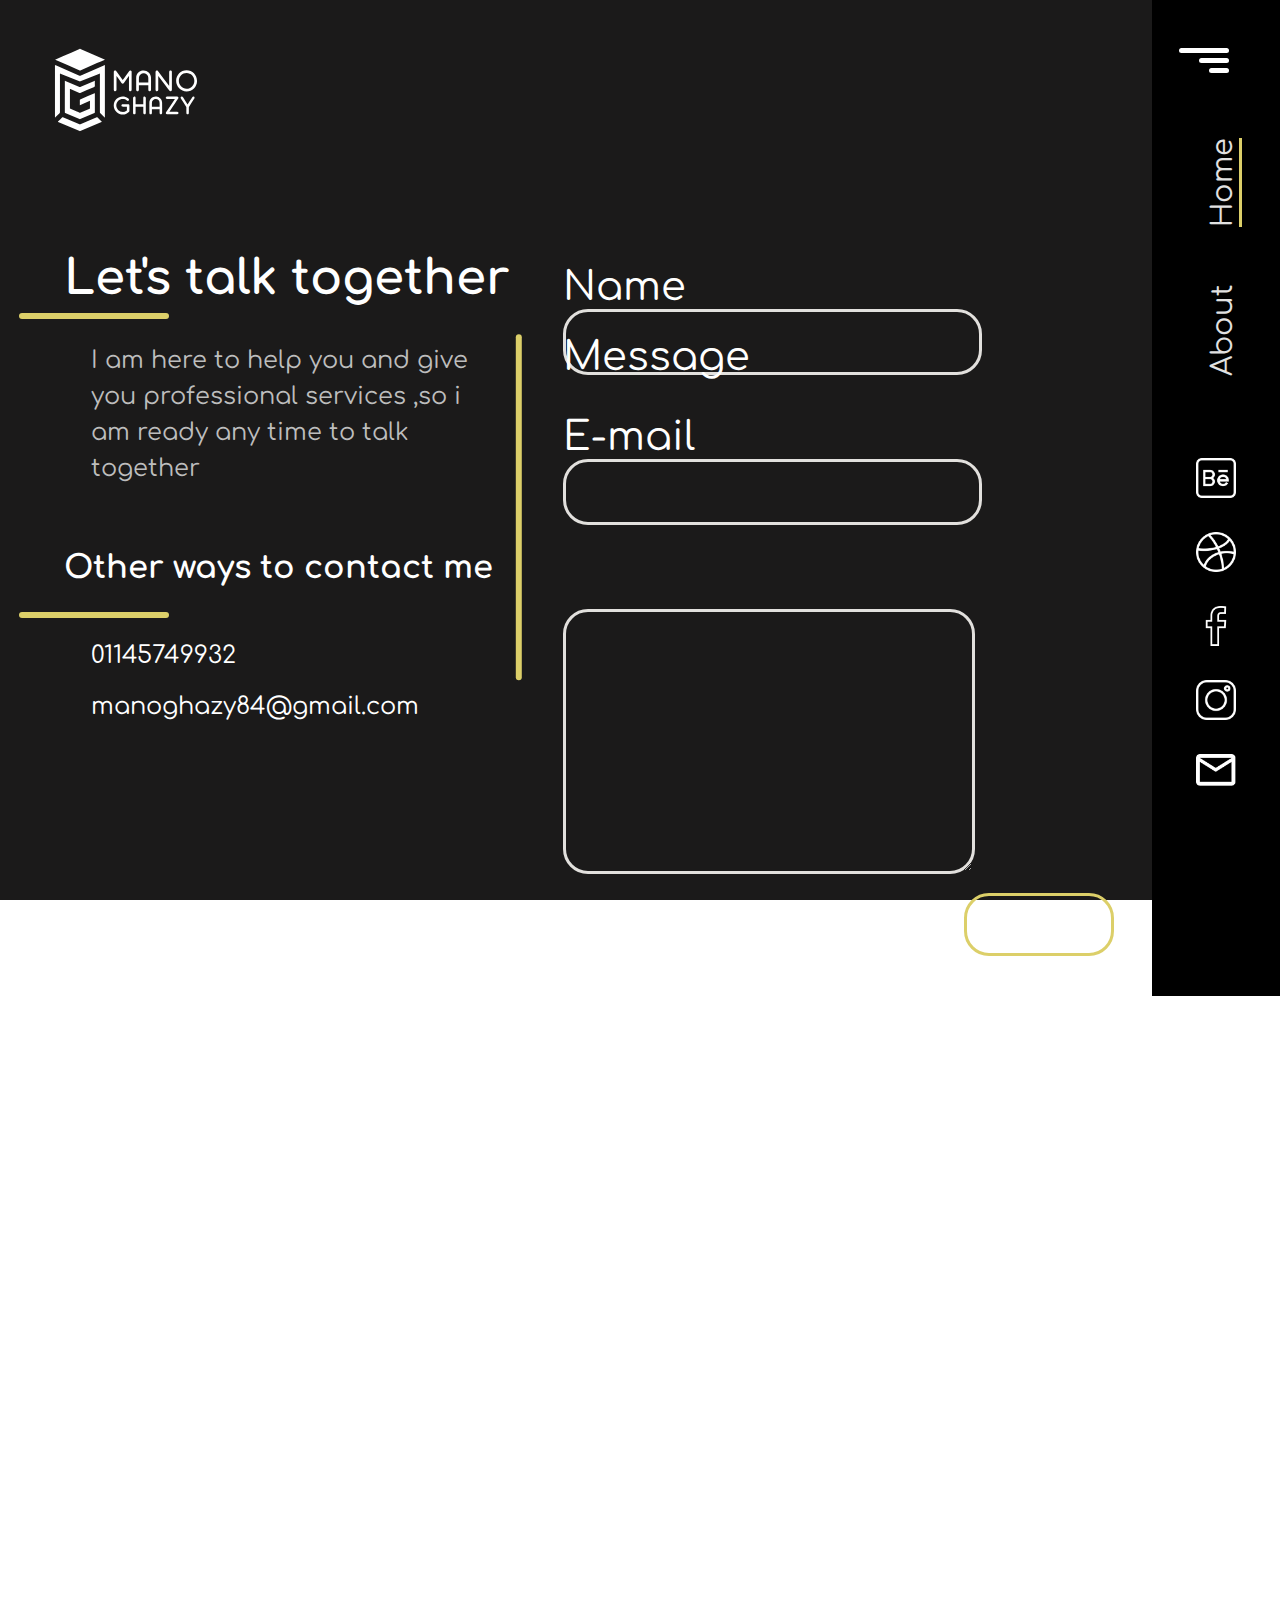
==== commit 8dc21c02: "add gallery markup" ====
--- a/index.html
+++ b/index.html
@@ -136,6 +136,19 @@
             <li><a href="#"> Conract Me</a></li>
           </ul>
         </section>
+        <section class="gallery">
+          <div class="header">
+            <h2>My Work</h2>
+            <hr />
+            <p>Let's to see what I can do</p>
+          </div>
+          <div class="catogeries">
+            <!--add your catogaries here-->
+          </div>
+          <div class="gallery_container">
+            <!--add gallery imgs here-->
+          </div>
+        </section>
       </main>
     </div>
     <script src="main.js"></script>
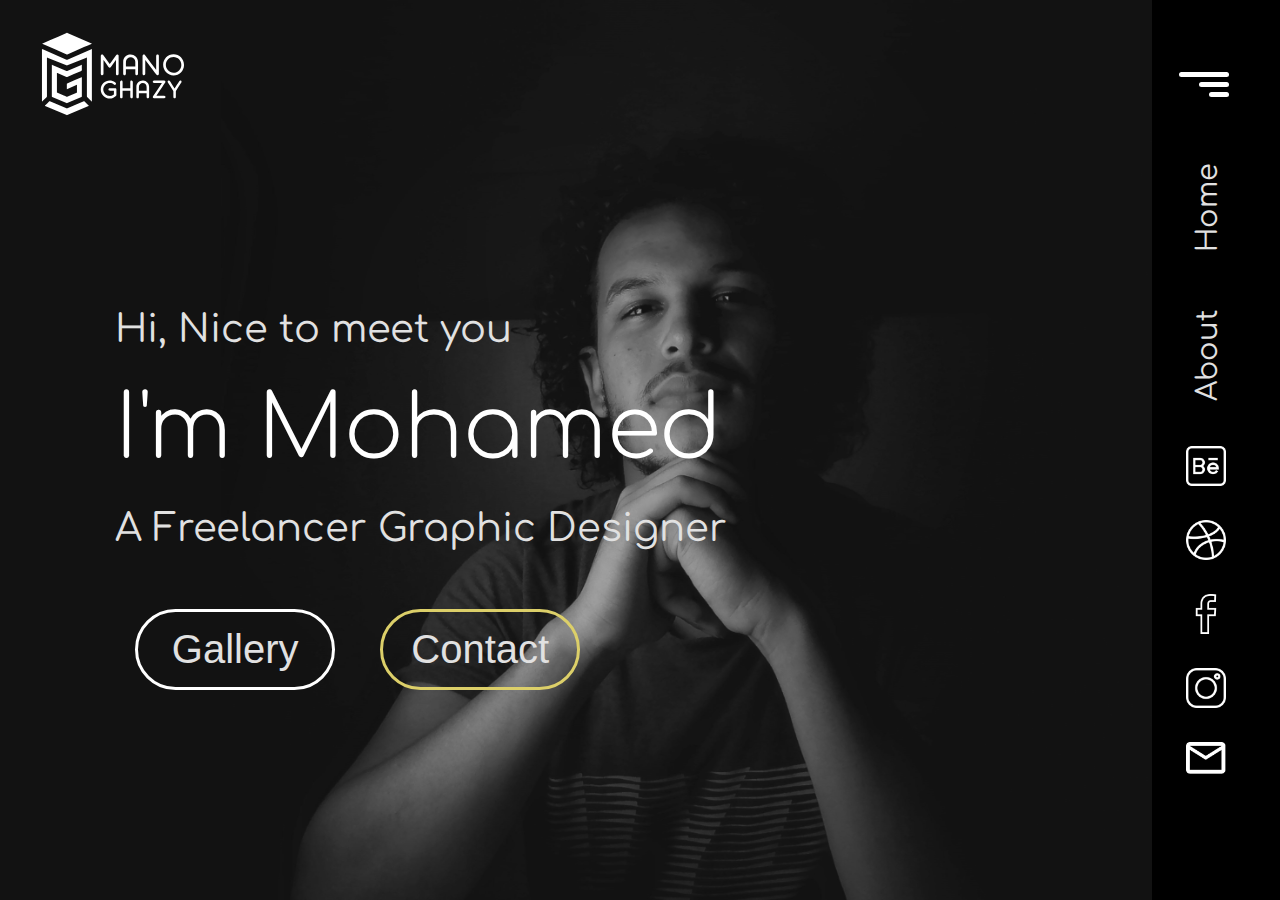
==== commit 89b3287a: "combelete the all code" ====
--- a/index.html
+++ b/index.html
@@ -4,12 +4,13 @@
     <meta charset="UTF-8" />
     <meta name="viewport" content="width=device-width, initial-scale=1.0" />
     <meta http-equiv="X-UA-Compatible" content="ie=edge" />
-    <link rel="stylesheet" href="style.css" />
+    <link rel="icon" type="image/png" href="./imgs/logo1.svg" />
+    <link rel="stylesheet" href="./css/style.css" />
     <link
       href="https://fonts.googleapis.com/css?family=Comfortaa&display=swap"
       rel="stylesheet"
     />
-    <title>Mano Ghazy</title>
+    <title>Mano Ghazy , Graphic Designer</title>
   </head>
   <body>
     <div class="container">
@@ -19,7 +20,7 @@
         <span class="three"></span>
       </div>
       <div class="logo" style="width: 150px;">
-        <a href="#">
+        <a data-linke="home" >
           <img src="./imgs/00000.svg" alt="mano ghazy's logo" />
         </a>
       </div>
@@ -27,8 +28,8 @@
         <nav>
           <div class="nav-link">
             <ul>
-              <li><a href="#" class="active">Home</a></li>
-              <li><a href="#"> About</a></li>
+              <li><a data-linke="home">Home</a></li>
+              <li><a data-linke="about"> About</a></li>
             </ul>
           </div>
           <div class="social-link">
@@ -52,21 +53,23 @@
                 src="./imgs/icons/instagram.png"
                 alt="mano ghazy social media"
             /></a>
-            <a href="#"><img src="./imgs/icons/masseg.png" /></a>
+            <a href="#" data-linke="masseg"
+              ><img src="./imgs/icons/masseg.png"
+            /></a>
           </div>
         </nav>
       </aside>
       <main>
-        <section class="home">
+        <section class="home openSection" data-section="home">
           <div class="header-para">
             <p>Hi, Nice to meet you</p>
             <h1>I'm Mohamed</h1>
             <p>A Freelancer Graphic Designer</p>
-            <button><a href="#">Gallery</a></button>
-            <button class="gold"><a href="#">Contact</a></button>
+            <button ><a href="./pages/gallery.html" data-linke="gallery">Gallery</a></button>
+            <button class="gold" ><a href="#" data-linke="masseg">Contact</a></button>
           </div>
         </section>
-        <section class="about">
+        <section class="about" data-section="about">
           <div class="header-para">
             <p class="min">Introduction</p>
             <h1>Who am I</h1>
@@ -79,11 +82,11 @@
               So I can build multiple things like : Motion Graphics videos
               ,Branding , Graphic design,Video editing,Printing designs
             </p>
-            <button class="gold"><a href="#">Gallery</a></button>
-            <button><a href="#">Contact</a></button>
+            <button class="gold"><a href="./pages/gallery.html" data-linke="gallery">Gallery</a></button>
+            <button><a data-linke="masseg">Contact</a></button>
           </div>
         </section>
-        <section class="contact_me">
+        <section class="contact_me" data-section="masseg">
           <div class="content">
             <h1>Let's talk together</h1>
             <hr />
@@ -130,27 +133,14 @@
         </section>
         <section class="menu">
           <ul>
-            <li><a href="#"> Home</a></li>
-            <li><a href="#"> About Me</a></li>
-            <li><a href="#"> Gallery</a></li>
-            <li><a href="#"> Conract Me</a></li>
+            <li><a  data-linke="home"> Home</a></li>
+            <li><a  data-linke="about"> About Me</a></li>
+            <li><a href="./pages/gallery.html" data-linke="gallery"> Gallery</a></li>
+            <li><a  data-linke="masseg"> Conract Me</a></li>
           </ul>
-        </section>
-        <section class="gallery">
-          <div class="header">
-            <h2>My Work</h2>
-            <hr />
-            <p>Let's to see what I can do</p>
-          </div>
-          <div class="catogeries">
-            <!--add your catogaries here-->
-          </div>
-          <div class="gallery_container">
-            <!--add gallery imgs here-->
-          </div>
         </section>
       </main>
     </div>
-    <script src="main.js"></script>
+    <script src="./js/main.js"></script>
   </body>
 </html>
--- a/css/style.css
+++ b/css/style.css
@@ -0,0 +1,695 @@
+/* mobile style */
+body {
+  margin: 0;
+  padding: 0;
+  box-sizing: border-box;
+  font-family: "Comfortaa", cursive;
+}
+a{
+  cursor: pointer;
+}
+.container {
+  height: 100vh;
+  position: relative;
+  z-index: 1;
+  top: 0;
+  display: grid;
+  grid-template-columns:100%;
+  grid-template-rows: 85% 15%;
+  grid-template-areas: 
+  " main" 
+  "asidebar"
+;
+}
+.menu-btn {
+  cursor: pointer;
+  margin-bottom: -1em;
+  position: fixed;
+  z-index: 999;
+  top: 8%;
+  right: 4%;
+}
+.menu-btn .one,
+.menu-btn .two,
+.menu-btn .three {
+  display: block;
+  margin-bottom: 5px;
+  background-color: white;
+  border-radius: 5px;
+  height: 5px;
+  transition: all ease-in-out 0.5s;
+}
+.menu-btn .one {
+  width: 50px;
+}
+.menu-btn .two {
+  width: 30px;
+  transform: translateX(20px);
+}
+.menu-btn .three {
+  width: 20px;
+  transform: translateX(30px);
+  opacity: 1;
+}
+.menu-btn .one.open {
+  transform: rotate(-45deg) translateY(-15px);
+  transform-origin: right;
+}
+.menu-btn .two.open {
+  width: 50px;
+  transform: rotate(40deg) translatey(15px);
+  transform-origin: right;
+}
+.menu-btn .three.open {
+  width: 20px;
+  transform: translateX(0px);
+  opacity: 0;
+}
+.logo {
+  position: absolute;
+  z-index: 999;
+  top: 2em;
+  left: 3vw;
+}
+.logo img {
+  width: 125px;
+}
+aside {
+  grid-area: asidebar;
+  background-color: black;
+  padding: 0;
+  position: fixed;
+  width:100%;
+  bottom: 0;
+  z-index: 888;
+  height: 15vh;
+}
+aside nav {
+  display: flex;
+  flex-direction: column;
+  align-items: center;
+}
+
+aside nav .nav-link {
+ display: none;
+}
+aside nav .social-link {
+  display: flex;
+  flex-direction: row;
+  justify-content: center;
+  align-items: center;
+  margin-top: 7%; 
+}
+aside nav .social-link a{margin-right: 3em;}
+aside nav .social-link img {
+  width: 40px;
+}
+main {
+  grid-area: main;
+  color: white;
+}
+/* menu section*/
+  main .menu {
+    background-color: rgba(0, 0, 0, 0.96);
+    height: 85vh;
+    width: 100%;
+    position: fixed;
+    z-index: 777;
+    text-align: center;
+    top: 0vh;
+    right: -125vw;
+    transition: all ease-in-out 0.6s;
+  }
+  main .menu.openMenu {
+    right: 0vw;
+  }
+  main .menu ul {
+    position: absolute;
+    top: 25%;
+    left: 22%;
+  }
+  main .menu ul li {
+    list-style: none;
+    margin-bottom: 45%;
+  }
+  main .menu ul li a {
+    text-decoration: none;
+    color: #e1e1e1;
+    font-size: 2em;
+    font-weight: 900;
+  }
+  main .menu ul li:nth-child(1) {
+    transform: translateX(80px);
+    opacity: 0;
+    transition: all ease-in-out 0.2s;
+  }
+  main .menu ul li:nth-child(2) {
+    transform: translateX(150px);
+    opacity: 0;
+  }
+  main .menu ul li:nth-child(3) {
+    transform: translateX(180px);
+    opacity: 0;
+  }
+  main .menu ul li:nth-child(4) {
+    transform: translateX(240px);
+    opacity: 0;
+  }
+  main .menu ul li:nth-child(1).openMenu {
+    transform: translateX(0px);
+    opacity: 1;
+  }
+  main .menu ul li:nth-child(2).openMenu {
+    transform: translateX(0px);
+    opacity: 1;
+  }
+  main .menu ul li:nth-child(3).openMenu {
+    transform: translateX(0px);
+    opacity: 1;
+  }
+  main .menu ul li:nth-child(4).openMenu {
+    transform: translateX(0px);
+    opacity: 1;
+  }
+/* home section */
+  main .home {
+    background-image: url(../imgs/IMG_-2.png);
+    background-position: center;
+    background-color: rgba(0, 0, 0, 0.93);
+    background-size: cover;
+    background-blend-mode: screen;
+    background-repeat: no-repeat;
+    height: 85vh;
+    position: relative;
+    z-index: 1; 
+    opacity: 0; 
+    transition: all ease-in-out 1s;
+  }
+  main .home.openSection ,  main .about.openSection ,main .contact_me.openSection , main .gallery.openSection
+   {
+    z-index: 666;
+    opacity: 1;
+    display: block;
+  }
+  main .home .header-para {
+    position: absolute;
+      top: 57%;
+      left: 5%;
+  }
+  main .home .header-para p {
+    font-size: 1.4em;
+    color: #e1e1e1;
+  }
+  main .home .header-para h1 {
+    font-size: 2.5em;
+    font-weight: 300;
+    margin: -10px 0;
+  }
+  main .home .header-para button {
+    width: 150px;
+    background: none;
+    border-radius: 150px;
+    border: 3px solid white;
+    margin-right: 16px;
+    padding: 15px;
+  }
+  main .home .header-para button.gold {
+    border: 3px solid #dccf69;
+  }
+  main .home .header-para button a {
+    text-decoration: none;
+    color: #e1e1e1;
+    font-size: 2em;
+  }
+  a.active {
+    border-bottom: 3px solid #dccf69;
+    color: #dccf69;
+  }
+/* About Me section */
+  main .about {
+    background-image: url(../imgs/IMG_20190803_002008-01m2.jpg);
+    background-position: left 52% bottom;
+    background-color: rgba(29, 29, 29, 0.93);
+    background-size: 125vh;
+    background-blend-mode: screen;
+    background-repeat: no-repeat;
+    height: 100vh;
+    position: relative;
+    z-index: 2;
+    top: -100vh;
+    opacity: 0;
+    transition: all ease-in-out 1s;
+    display: none;
+  }
+  main .about .header-para {
+    position: absolute;
+    top: 45vh;
+    left: 6vw;
+    width: 90%;
+  }
+  main .about .header-para p {
+    font-size: 1em;
+    color: #e1e1e1;
+    line-height: 1.5;
+  }
+  main .about .header-para h1 {
+    font-size: 2em;
+    margin-top: -10px;
+    margin-bottom: -10px;
+  }
+  main .about .header-para button {
+    width: 150px;
+    background: none;
+    border-radius: 150px;
+    border: 3px solid white;
+    margin-right: 16px;
+    padding: 15px;;
+  }
+  main .about .header-para button.gold {
+    border: 3px solid #dccf69;
+  }
+  main .about .header-para button a {
+    text-decoration: none;
+    color: #e1e1e1;
+    font-size: 2em;
+  }
+/* contact me section */
+  main .contact_me {
+    background-color: #1b1a1a; 
+    transition: all ease-in-out 1s;
+    height: 127vh;
+    position: relative;
+    top: -85vh;
+    z-index: 3;
+    opacity: 0;
+    display: flex;
+    flex-direction: column;
+    padding: 7em 2em;
+    display: none;
+  }
+  main .contact_me hr.center {
+   display: none;
+  }
+  main .contact_me .content {
+    width: unset;
+    position: unset;
+    margin: -3px 0
+  }
+  main .contact_me .content h1 {
+    font-size: 1.5em;
+    margin: auto;
+    margin-top: 25px;
+  }
+  main .contact_me .content h2 {
+    font-size: 1.3em;
+    margin-top: 25px;
+    margin-bottom: 3px;
+  }
+  main .contact_me .content hr {
+    width: 100px;
+    background-color: #dccf69;
+    height: 6px;
+    border: none;
+    border-radius: 3px;
+    transform: translateX(-144px);
+  }
+  main .contact_me .content p:first-of-type {
+    font-size: 1.2em;
+    line-height: 1.5;
+    color: #bdbdbd;
+    width: 84%;
+  }
+  main .contact_me .content p {
+    font-size: 1.2em;
+    margin-left: 27px;
+  }
+  main .contact_me .contact_form {
+    float: none;
+    width: unset;
+    position: unset;
+    margin-top: 55px;
+  }
+  main .contact_me .contact_form div {
+    margin: 30px 20px;
+  }
+  main .contact_me .contact_form div label {
+    display: none;
+  }
+  main .contact_me .contact_form div input {
+    width: 95%;
+    background: none;
+    border: 3px solid #e2e0dd;
+    border-radius: 25px;
+    height: 50px;
+    color: #bdbdbd;
+    font-size: 1.5em;
+    padding: 5px;
+  }
+  main .contact_me .contact_form div input::placeholder {
+    font-size: 25px;
+    color: #bdbdbd;
+    text-align: center;
+    opacity: 0.5;
+  }
+  main .contact_me .contact_form input[type="submit"] {
+    background: none;
+    color: white;
+    font-size: 2em;
+    padding: 8px;
+    border: 3px solid #dccf69;
+    border-radius: 25px;
+    width: 145px;
+    float: right;
+    margin-right: 150px;
+    margin-top: 0px;
+    cursor: pointer;
+  }
+  main .contact_me .contact_form div textarea {
+    width: 95%;
+    background: none;
+    border: 3px solid #e2e0dd;
+    border-radius: 25px;
+    height: 200px;
+    color: #bdbdbd;
+    font-size: 1.5em;
+    padding: 4px;
+  }
+  main .contact_me .contact_form div textarea::placeholder {
+    font-size: 25px;
+    color: #bdbdbd;
+    text-align: center;
+    opacity: 0.5;
+  }
+
+/* desktop style */
+@media only screen and (min-width:768px){
+  
+  .container {
+    height: 100vh;
+    position: relative;
+    z-index: 1;
+    top: 0;
+    display: grid;
+    grid-template-columns: 90% 10%;
+    grid-template-rows: 100%;
+    grid-template-areas: "main asidebar";
+  }
+  
+  .logo img {
+    width: unset;
+  }
+  aside {
+    grid-area: asidebar;
+    background-color: black;
+    padding: 3em 0;
+    position: fixed;
+    height: 100vh;
+    right: 0;
+    z-index: 888;
+    width: 10%;
+  }
+  aside nav {
+    display: flex;
+    flex-direction: column;
+    align-items: center;
+  }
+  aside nav .nav-link{
+    display: block;
+    position: absolute;
+    top: 17%;
+    right: 20%;
+  }
+  aside nav .nav-link ul li {
+    list-style: none;
+    margin-top: 13vh;
+    transform: rotate(-90deg);
+  }
+  aside nav .nav-link a {
+    text-decoration: none;
+    font-size: 1.8em;
+    color: #e1e1e1;
+  }
+  aside nav .social-link {
+    display: flex;
+    flex-direction: column;
+    position: absolute;
+    top: 52%;
+    right: 5%;
+  }
+  aside nav .social-link img {
+    width: 40px;
+    padding: 15px 0px;
+  }
+  
+  main {
+    grid-area: main;
+    color: white;
+  }
+  /* menu section*/
+  main .menu {
+    background-color: rgba(0, 0, 0, 0.96);
+    height: 100vh;
+    width: 91%;
+    position: fixed;
+    z-index: 777;
+    text-align: center;
+    top: 0vh;
+    right: -125vw;
+    transition: all ease-in-out 0.6s;
+  }
+  main .menu.openMenu {
+    right: 9vw;
+  }
+  main .menu ul {
+    position: absolute;
+    top: 25%;
+    left: 45%;
+  }
+  /* home section */
+  main .home {
+    background-image: url("../imgs/IMG_-2.png");
+    background-position: right;
+    background-color: rgba(0, 0, 0, 0.93);
+    background-size: contain;
+    background-blend-mode: screen;
+    background-repeat: no-repeat;
+    height: 100vh;
+    position: relative;
+    z-index: 1; 
+    opacity: 0;
+    transition: all ease-in-out 1s;
+  }
+  main .home.openSection {
+    z-index: 666;
+    opacity: 1;
+  }
+  main .home .header-para {
+    position: absolute;
+      top: 30%;
+      left: 10%;
+  }
+  main .home .header-para p {
+    font-size: 2.4em;
+    color: #e1e1e1;
+  }
+  main .home .header-para h1 {
+    font-size: 5.5em;
+    font-weight: 300;
+    margin: -10px 0;
+  }
+  main .home .header-para button {
+    width: 200px;
+    background: none;
+    border-radius: 150px;
+    border: 3px solid white;
+    margin: 20px;
+    padding: 15px;
+  }
+  main .home .header-para button.gold {
+    border: 3px solid #dccf69;
+  }
+  main .home .header-para button a {
+    text-decoration: none;
+    color: #e1e1e1;
+    font-size: 3em;
+  }
+  a.active {
+    border-bottom: 3px solid #dccf69;
+    color: #dccf69;
+  }
+  /* About Me section */
+  main .about {
+    background-image: url("../imgs/IMG_20190803_002008-01m2.jpg");
+    background-position: left -18% top 0%;
+    background-color: rgba(29, 29, 29, 0.93);
+    background-size: 130vh;
+    background-blend-mode: screen;
+    background-repeat: no-repeat;
+    height: 100vh;
+    position: relative;
+    z-index: 2;
+    top: -100vh;
+    opacity: 0;
+    transition: all ease-in-out 1s;
+  }
+  main .about.openSection {
+    z-index: 666;
+    opacity: 1;
+  }
+  main .about .header-para {
+    position: absolute;
+    top: 14vh;
+    left: 42vw;
+    width: 50%;
+  }
+  main .about .header-para p.min {
+    font-size: 1.5em;
+  }
+  main .about .header-para p {
+    font-size: 1.5em;
+    color: #e1e1e1;
+    line-height: 1.5;
+  }
+  main .about .header-para h1 {
+    font-size: 4em;
+    margin-top: -15px;
+  }
+  main .about .header-para button {
+    width: 200px;
+    background: none;
+    border-radius: 150px;
+    border: 3px solid white;
+    margin: 20px;
+    padding: 15px;
+  }
+  main .about .header-para button.gold {
+    border: 3px solid #dccf69;
+  }
+  main .about .header-para button a {
+    text-decoration: none;
+    color: #e1e1e1;
+    font-size: 3em;
+  }
+  /* contact section */
+  main .contact_me {
+    background-color: #1b1a1a;
+    position: relative;
+    height: 100vh;
+    top: -100vh;
+    z-index: 3;
+    opacity: 0;
+    transition: all ease-in-out 1s;
+    padding: unset;
+  }
+  main .contact_me.openSection {
+    z-index: 666;
+    opacity: 1;
+  }
+  main .contact_me hr.center {
+    display: inline-block;
+    width: 30%;
+    margin: 0;
+    background-color: #dccf69;
+    height: 6px;
+    border: none;
+    border-radius: 3px;
+    transform: rotate(90deg);
+    position: absolute;
+    top: 56vh;
+    left: 27vw;
+  }
+  main .contact_me .content {
+    width: 40%;
+    position: absolute;
+    top: 28vh;
+    left: 5vw;
+  }
+  main .contact_me .content h1 {
+    font-size: 3em;
+    margin: auto;
+  }
+  main .contact_me .content h2 {
+    font-size: 2em;
+    margin-top: 63px;
+  }
+  main .contact_me .content hr {
+    width: 150px;
+    background-color: #dccf69;
+    height: 6px;
+    border: none;
+    border-radius: 3px;
+    transform: translateX(-200px);
+  }
+  main .contact_me .content p:first-of-type {
+    font-size: 1.5em;
+    line-height: 1.5;
+    color: #bdbdbd;
+    width: 84%;
+  }
+  main .contact_me .content p {
+    font-size: 1.5em;
+    margin-left: 27px;
+  }
+  main .contact_me .contact_form {
+    float: right;
+    width: 50%;
+    position: absolute;
+    top: 15vh;
+    left: 43vw;
+  }
+  main .contact_me .contact_form div {
+    margin: 25px 0;
+  }
+  main .contact_me .contact_form div label {
+    display: inline-block;
+    font-size: 2em;
+    margin-right: 10%;
+    width: 20%;
+  }
+  main .contact_me .contact_form div label.mess {
+    font-size: 2em;
+    margin-right: 3%;
+    width: 25%;
+    position: relative;
+    top: -232px;
+  }
+  main .contact_me .contact_form div input {
+    width: 65%;
+    background: none;
+    border: 3px solid #e2e0dd;
+    border-radius: 25px;
+    height: 50px;
+    color: #bdbdbd;
+    font-size: 1.5em;
+    padding: 5px;
+  }
+  main .contact_me .contact_form div input::placeholder {
+    opacity: 0;
+  }
+  main .contact_me .contact_form input[type="submit"] {
+    background: none;
+    color: white;
+    font-size: 2em;
+    padding: 10px;
+    border: 3px solid #dccf69;
+    border-radius: 25px;
+    width: 150px;
+    float: right;
+    margin-right: 50px;
+    margin-top: 0px;
+    cursor: pointer;
+  }
+  main .contact_me .contact_form div textarea {
+    width: 68%;
+    background: none;
+    border: 3px solid #e2e0dd;
+    border-radius: 25px;
+    height: 251px;
+    color: #bdbdbd;
+    font-size: 1.5em;
+    padding: 4px;
+  }
+  main .contact_me .contact_form div textarea::placeholder {
+    opacity: 0;
+  }
+}
